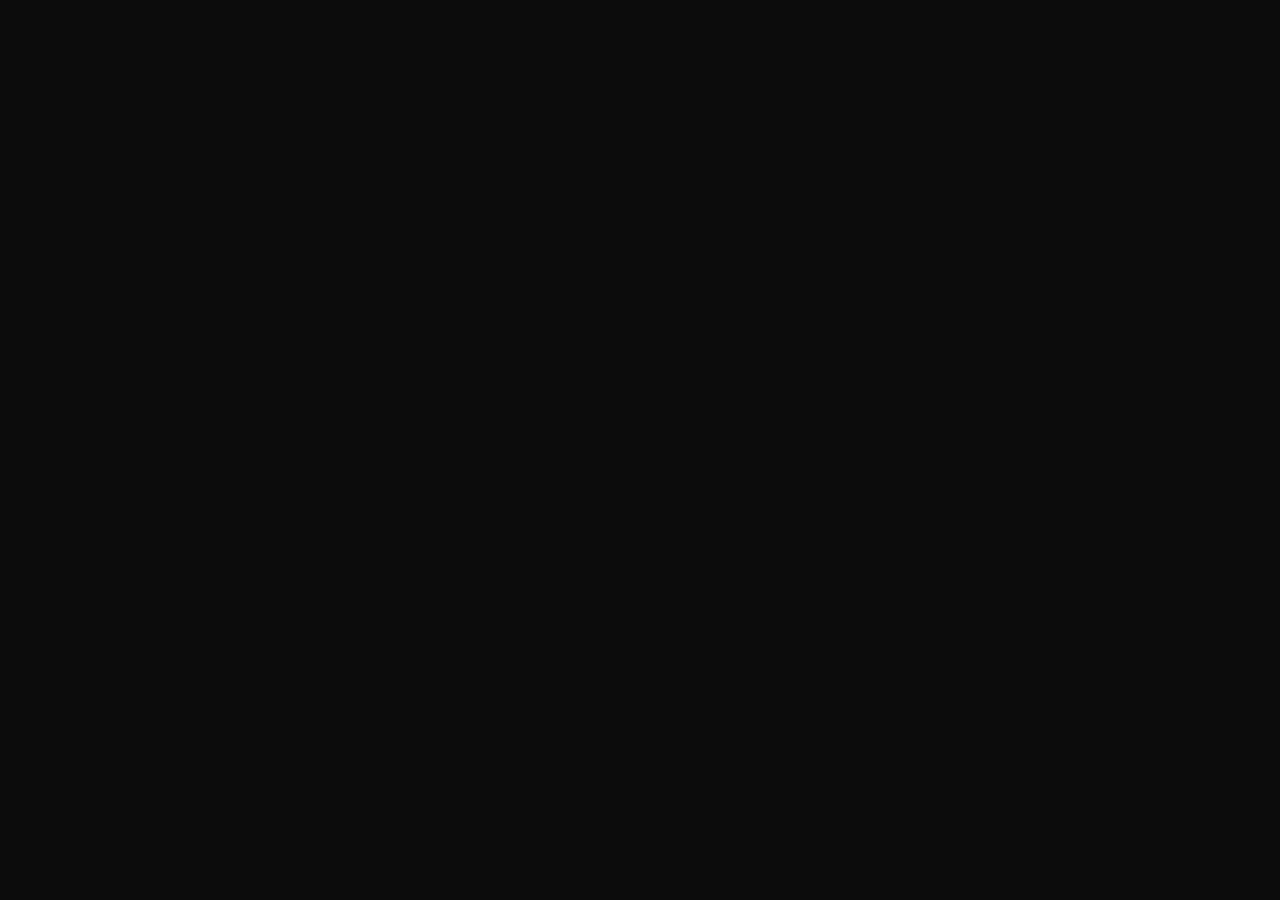
==== index.html @ 08d14413 "fix: rename home.html to index.html" ====
<!doctype html>
<html lang="en">
  <head>
    <meta charset="utf-8" />
    <meta name="viewport" content="width=device-width, initial-scale=1" />
    <title> Work In Progress... </title>
    <style>
      :root { --fg:#f5f5f5; --bg:#0c0c0c; --muted:#bdbdbd; --accent:#ff7a1a; }
      html,body { height:100%; }
      body { margin:0; background:var(--bg); color:var(--fg); font:16px/1.6 system-ui, Segoe UI, Roboto, Arial; }
      .wrap { max-width:900px; margin:0 auto; padding:72px 20px; }
      .pill { display:inline-block; padding:6px 10px; border:1px solid #272727; border-radius:999px; font-size:13px; color:var(--muted); }
      h1 { font-size:42px; margin:16px 0 8px; }
      p { color:var(--muted); max-width:70ch; }
      a { color:var(--accent); text-decoration:none; border-bottom:1px solid #ff7a1a33; }
      .grid { display:grid; gap:16px; grid-template-columns:repeat(auto-fit,minmax(240px,1fr)); margin-top:28px; }
      .card { border:1px solid #232323; border-radius:16px; padding:16px; background:#0f0f0f; }
    </style>
  </head>
</html>
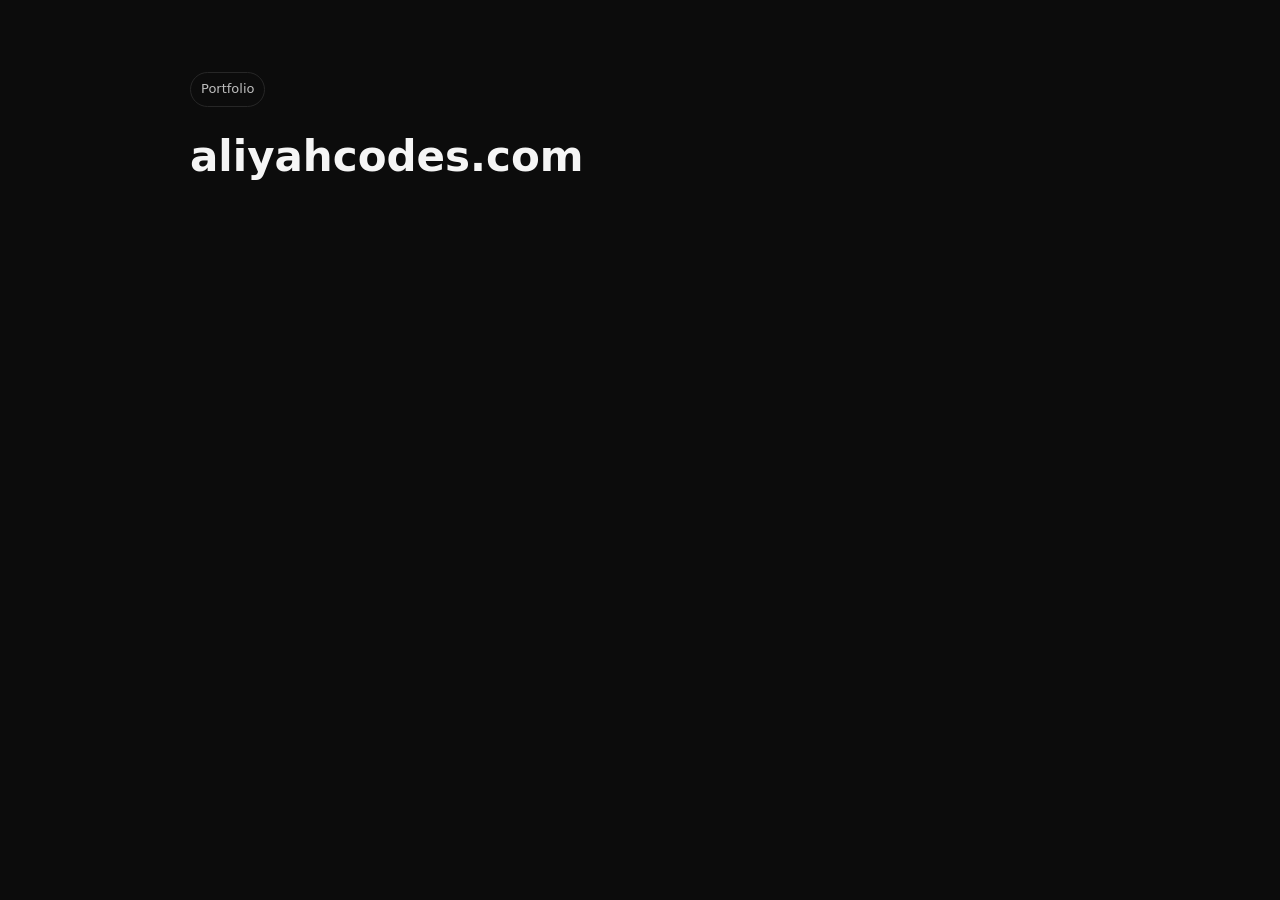
==== commit 0dad5499: "Update: index.html" ====
--- a/index.html
+++ b/index.html
@@ -17,4 +17,10 @@
       .card { border:1px solid #232323; border-radius:16px; padding:16px; background:#0f0f0f; }
     </style>
   </head>
+  <body>
+    <div class="wrap">
+      <span class="pill">Portfolio</span>
+      <p style="text-align:center;"><h1>aliyahcodes.com</h1></p>
+    </div>
+  </body>
 </html>
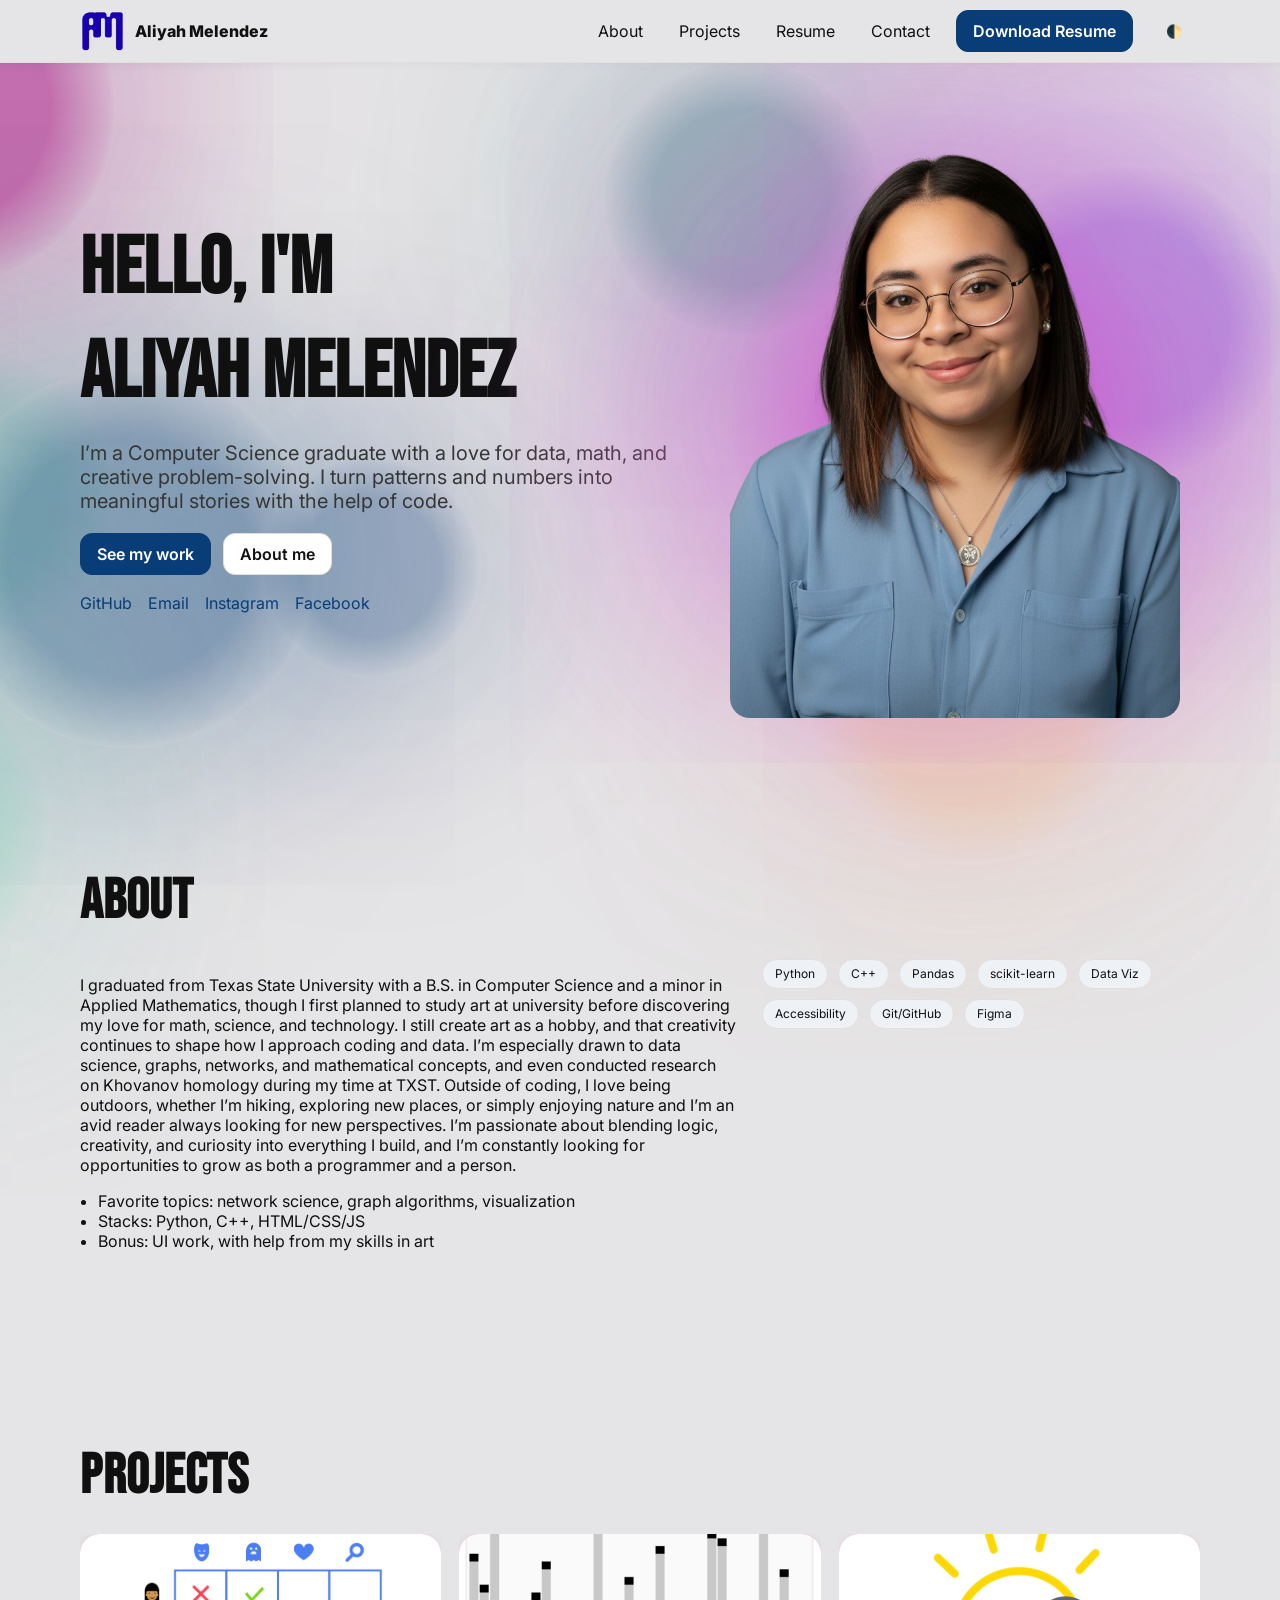
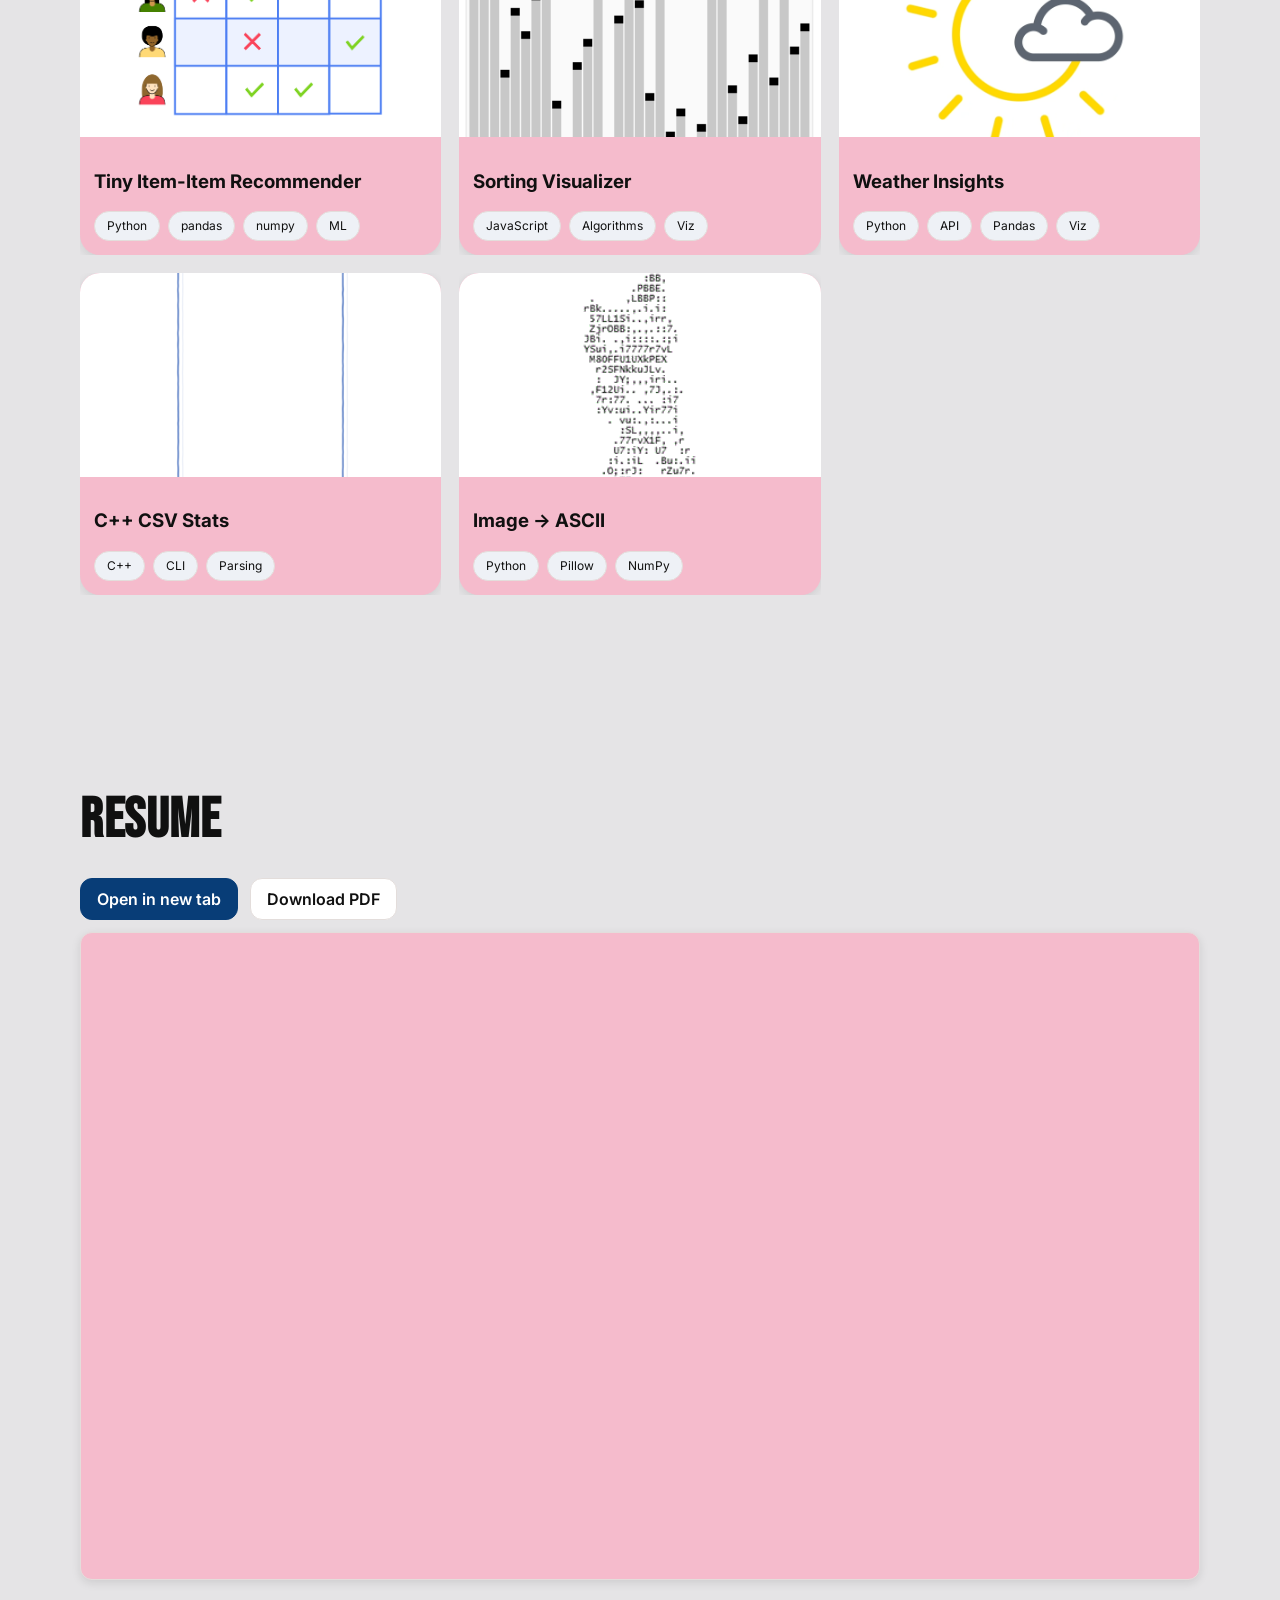
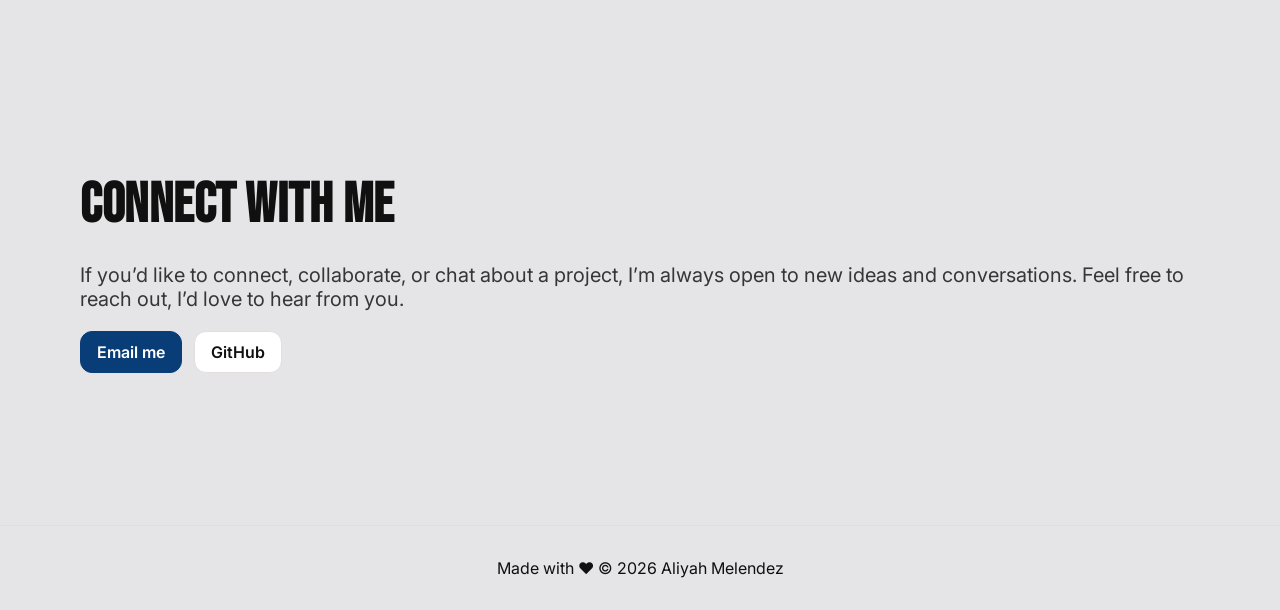
==== commit 984320f7: "refactor: new site structure (assets/scripts/styles), updated index.html, projects.json, resume ifra" ====
--- a/index.html
+++ b/index.html
@@ -1,26 +1,234 @@
 <!doctype html>
-<html lang="en">
-  <head>
-    <meta charset="utf-8" />
-    <meta name="viewport" content="width=device-width, initial-scale=1" />
-    <title> Work In Progress... </title>
-    <style>
-      :root { --fg:#f5f5f5; --bg:#0c0c0c; --muted:#bdbdbd; --accent:#ff7a1a; }
-      html,body { height:100%; }
-      body { margin:0; background:var(--bg); color:var(--fg); font:16px/1.6 system-ui, Segoe UI, Roboto, Arial; }
-      .wrap { max-width:900px; margin:0 auto; padding:72px 20px; }
-      .pill { display:inline-block; padding:6px 10px; border:1px solid #272727; border-radius:999px; font-size:13px; color:var(--muted); }
-      h1 { font-size:42px; margin:16px 0 8px; }
-      p { color:var(--muted); max-width:70ch; }
-      a { color:var(--accent); text-decoration:none; border-bottom:1px solid #ff7a1a33; }
-      .grid { display:grid; gap:16px; grid-template-columns:repeat(auto-fit,minmax(240px,1fr)); margin-top:28px; }
-      .card { border:1px solid #232323; border-radius:16px; padding:16px; background:#0f0f0f; }
-    </style>
-  </head>
-  <body>
-    <div class="wrap">
-      <span class="pill">Portfolio</span>
-      <p style="text-align:center;"><h1>aliyahcodes.com</h1></p>
+
+<html lang="en" data-theme="light">
+
+<head>
+  <meta charset="utf-8" />
+  <meta name="viewport" content="width=device-width, initial-scale=1" />
+  <title>Portfolio — Aliyah Melendez</title>
+  <meta name="description" content="Data + design portfolio of Aliyah Melendez. Projects, resume, and contact." />
+  <link rel="preconnect" href="https://fonts.googleapis.com">
+  <link rel="preconnect" href="https://fonts.gstatic.com" crossorigin>
+
+  <!-- Display + body fonts (swap later if you self-host) -->
+  <link href="https://fonts.googleapis.com/css2?family=Bebas+Neue&family=Inter:wght@400;600;800&display=swap" rel="stylesheet">
+  <link rel="stylesheet" href="styles/tokens.css">
+  <link rel="stylesheet" href="styles/main.css">
+  <link rel="stylesheet" href="styles/components.css">
+  <link rel="stylesheet" href="styles/animations.css">
+  <meta name="theme-color" content="#F6EFEE">
+
+  <!-- Favicons -->
+  <link rel="icon" href="assets/icons/favicon.svg" sizes="any" type="image/svg+xml">
+  <link rel="icon" href="assets/icons/favicon-32.png" sizes="32x32" type="image/png">
+  <link rel="apple-touch-icon" href="assets/icons/favicon-192.png">
+  <link rel="manifest" href="/site.webmanifest">
+
+  <!-- Open Graph / Social -->
+  <meta property="og:title" content="Aliyah Melendez — Data + Design Portfolio">
+  <meta property="og:description" content="I mix data, design, and math to build useful, beautiful things.">
+  <meta property="og:type" content="website">
+  <meta property="og:url" content="https://aliyahcodes.com/">
+  <meta property="og:image" content="https://aliyahcodes.com/assets/images/og-cover.svg">
+  <meta name="twitter:card" content="summary_large_image">
+
+  <!-- Analytics (Plausible) -->
+  <script defer data-domain="aliyahcodes.com" src="https://plausible.io/js/script.js"></script>
+</head>
+
+<body>
+  <!-- GLOBAL, FULL-BLEED ORB BACKGROUND (populated by JS) -->
+  <div id="bg-orbs" class="bg-orbs" aria-hidden="true"></div>
+    <!-- Positions use vw/vh so they aren’t tied to a boxed container -->
+    <!-- Smaller orbs; tweak positions later if you want -->
+
+    <!-- Near hero left (pink) -->
+    <span class="orb orb--pink"   style="--x: -5vw;  --y: 12vh; --size: 360px; --o:.75" data-speed="0.05"></span>
+
+    <!-- Drift above About center (teal, slightly smaller) -->
+    <span class="orb orb--teal"   style="--x: 58vw;  --y: 22vh; --size: 280px; --o:.65" data-speed="-0.02"></span>
+
+    <!-- Projects top-right (violet) -->
+    <span class="orb orb--violet" style="--x: 88vw;  --y: 36vh; --size: 320px; --o:.60" data-speed="0.03"></span>
+
+    <!-- Soft blue further down the page (under projects grid) -->
+    <span class="orb orb--blue"   style="--x: 10vw;  --y: 62vh; --size: 380px; --o:.55" data-speed="-0.02"></span>
+
+    <!-- Warm gold near resume (very soft) -->
+    <span class="orb orb--gold"   style="--x: 76vw;  --y: 78vh; --size: 320px; --o:.50" data-speed="0.02"></span>
+
+    <!-- Mint near contact (bottom-left) -->
+    <span class="orb orb--mint"   style="--x: -8vw;  --y: 92vh; --size: 300px; --o:.55" data-speed="0.03"></span>
+  </div>
+
+  <a class="skip-link" href="#main">Skip to content</a>
+
+  <!-- Header / Navbar -->
+  <header class="site-header" id="top">
+    <nav class="nav container" aria-label="Primary">
+      <a class="brand" href="#top">
+      <img src="assets/images/logo-light.png" alt="Aliyah Melendez logo" class="brand-logo" />
+      <span class="brand-text">Aliyah Melendez</span>
+      </a>
+
+      <button class="nav-toggle" aria-expanded="false" aria-controls="nav-menu">
+        <span class="sr-only">Open menu</span>
+        ☰
+      </button>
+
+      <div class="nav-menu" id="nav-menu">
+        <a href="#about" class="nav-link">About</a>
+        <a href="#projects" class="nav-link">Projects</a>
+        <a href="#resume" class="nav-link">Resume</a>
+        <a href="#contact" class="nav-link">Contact</a>
+        <a class="btn btn-primary" href="resume/Aliyah-Melendez-Resume.pdf" target="_blank" rel="noopener">Download Resume</a>
+        <!-- Theme toggle wired later -->
+        <button class="btn btn-ghost theme-toggle" type="button" aria-pressed="false" title="Toggle theme">🌓</button>
+      </div>
+    </nav>
+  </header>
+
+  <main id="main">
+
+    <!-- Hero -->
+    <section class="section hero container reveal">
+      <div class="hero-text">
+        <h1 class="display">Hello, I'm</h1>
+        <h1 class="display">Aliyah Melendez</h1>
+        <p class="lead">I’m a Computer Science graduate with a love for data, math, and creative problem-solving. I turn patterns and numbers into meaningful stories with the help of code.</p>
+        <div class="hero-ctas">
+          <a class="btn btn-primary" href="#projects">See my work</a>
+          <a class="btn btn-secondary" href="#about">About me</a>
+        </div>
+
+        <ul class="socials" aria-label="Social links">
+          <li><a href="https://github.com/aliyahscoding" target="_blank" rel="noopener">GitHub</a></li>
+          <li><a href="mailto:aliyahmelendez@proton.me">Email</a></li>
+          <li><a href="https://instagram.com/aliyah_melvill" target="_blank" rel="noopener">Instagram</a></li>
+          <li><a href="https://facebook.com/aliyah.melendez.98" target="_blank" rel="noopener">Facebook</a></li>
+        </ul>
+
+      </div>
+      <div class="hero-art">
+        <div class="hero-backdrop" aria-hidden="true"></div>
+        <img src="assets/images/hero-portrait.svg"
+            alt="Aliyah — creative developer and data enthusiast"
+            loading="eager" decoding="async">
+      </div>
+    </section>
+
+    <!-- About -->
+    <section class="section container reveal" id="about" data-bg="about">
+      <h2 class="section-title">About</h2>
+
+      <div class="about-grid">
+        <div class="about-copy">
+          <p>I graduated from Texas State University with a B.S. in Computer Science
+          and a minor in Applied Mathematics, though I first planned to study art at
+          university before discovering my love for math, science, and technology. I still create
+          art as a hobby, and that creativity continues to shape how I approach coding
+          and data. I’m especially drawn to data science, graphs, networks, and mathematical
+          concepts, and even conducted research on Khovanov homology during my time at TXST.
+          Outside of coding, I love being outdoors, whether I’m hiking, exploring new
+          places, or simply enjoying nature and I’m an avid reader always looking for
+          new perspectives. I’m passionate about blending logic, creativity, and curiosity
+          into everything I build, and I’m constantly looking for opportunities to grow as
+          both a programmer and a person.</p>
+          <ul class="bullets">
+            <li>Favorite topics: network science, graph algorithms, visualization</li>
+            <li>Stacks: Python, C++, HTML/CSS/JS</li>
+            <li>Bonus: UI work, with help from my skills in art</li>
+          </ul>
+        </div>
+        <div class="skills">
+          <span class="chip">Python</span>
+          <span class="chip">C++</span>
+          <span class="chip">Pandas</span>
+          <span class="chip">scikit-learn</span>
+          <span class="chip">Data Viz</span>
+          <span class="chip">Accessibility</span>
+          <span class="chip">Git/GitHub</span>
+          <span class="chip">Figma</span>
+        </div>
+      </div>
+    </section>
+
+    <!-- Projects -->
+    <section class="section container reveal" id="projects" data-bg="projects">
+      <h2 class="section-title">Projects</h2>
+
+      <div class="project-grid" id="project-grid" aria-live="polite">
+        <!-- Cards are injected from data/projects.json by scripts/cards.js -->
+        <!-- Fallback: one static example card so empty state isn’t sad -->
+        <article class="project-card nojs">
+          <div class="card-inner">
+            <div class="card-face card-front">
+              <img src="assets/images/project-1.webp" alt="Project thumbnail" loading="lazy">
+              <div class="card-meta">
+                <h3>Sample Project</h3>
+                <div class="tags"><span class="tag">Python</span><span class="tag">Data</span></div>
+              </div>
+            </div>
+            <div class="card-face card-back">
+              <p>Tiny item-item recommender. Cosine similarity. Clean, readable code.</p>
+              <div class="card-actions">
+                <a class="btn btn-primary btn-sm" href="#" target="_blank" rel="noopener">Repo</a>
+                <a class="btn btn-secondary btn-sm" href="#" target="_blank" rel="noopener">Demo</a>
+              </div>
+            </div>
+          </div>
+        </article>
+      </div>
+    </section>
+
+    <!-- Resume -->
+    <section class="section container reveal" id="resume" data-bg="resume">
+      <h2 class="section-title">Resume</h2>
+
+      <div class="resume-actions">
+        <a class="btn btn-primary" href="resume/Aliyah-Melendez-Resume.pdf" target="_blank" rel="noopener">Open in new tab</a>
+        <a class="btn btn-secondary" href="resume/Aliyah-Melendez-Resume.pdf" download>Download PDF</a>
+      </div>
+
+      <div class="resume-frame" role="region" aria-label="Embedded resume preview">
+        <!-- Prefer iframe; most modern browsers support this -->
+        <iframe
+          src="resume/Aliyah-Melendez-Resume.pdf#view=FitH&toolbar=1&statusbar=0&navpanes=0"
+          title="Aliyah Melendez Resume"
+          loading="lazy"></iframe>
+
+        <!-- Fallback message for browsers that block inline PDFs -->
+        <div class="resume-fallback">
+          <p>Your browser can’t display the PDF here. You can
+            <a href="resume/Aliyah-Melendez-Resume.pdf" target="_blank" rel="noopener">open it in a new tab</a>
+            or download it instead.</p>
+        </div>
+      </div>
+    </section>
+
+    <!-- Contact -->
+    <section class="section container reveal" id="contact" data-bg="contact">
+      <h2 class="section-title">Connect With Me</h2>
+
+      <p class="lead">If you’d like to connect, collaborate, or chat about a project, I’m always open to new ideas and conversations. Feel free to reach out, I’d love to hear from you.</p>
+      <div class="contact-actions">
+        <a class="btn btn-primary" href="mailto:aliyah@example.com">Email me</a>
+        <a class="btn btn-secondary" href="https://github.com/aliyahscoding" target="_blank" rel="noopener">GitHub</a>
+      </div>
+    </section>
+
+  </main>
+
+  <footer class="site-footer">
+    <div class="container footer-grid">
+      <p>Made with &#x2665 © <span id="year"></span> Aliyah Melendez</p>
+      <a href="#" class="back-to-top" aria-label="Back to top">↑</a>
     </div>
-  </body>
-</html>+  </footer>
+
+  <script src="scripts/theme.js" defer></script>
+  <script src="scripts/reveal.js" defer></script>
+  <script src="scripts/cards.js" defer></script>
+  <script src="scripts/app.js" defer></script>
+</body>
+</html>
--- a/styles/tokens.css
+++ b/styles/tokens.css
@@ -0,0 +1,73 @@
+:root {
+  /* Elevation */
+  --shadow-1: 0 4px 16px rgba(8, 61, 119, 0.08);
+  --shadow-2: 0 10px 28px rgba(8, 61, 119, 0.16);
+
+  /* Typography */
+  --font-display: "Bebas Neue", system-ui, sans-serif;
+  --font-body: Inter, system-ui, -apple-system, "Segoe UI", Roboto, sans-serif;
+
+  /* Sizing */
+  --maxw: 1120px;
+  --radius-1: 12px;
+  --radius-2: 20px;
+
+  /* Motion */
+  --ease: cubic-bezier(.22,.61,.36,1);
+  --fast: 160ms;
+  --norm: 240ms;
+  --slow: 360ms;
+
+  --white: #ffffff;
+  --on-white: #101010; /* readable text on white buttons in dark mode */
+  --on-primary: #ffffff; /* text on blue buttons */
+}
+
+/* Light theme (default) */
+:root[data-theme="light"] {
+  --bg: #e5e4e6;          /* Snow */
+  --surface: #f5bbcc;
+  --text: #101010;
+  --text-muted: #363636;
+  --primary: #083D77;     /* Yale Blue */
+  --secondary: #358280;   /* Teal */
+  --accent-1: #D45ECE;    /* Orchid */
+  --accent-2: #AC2087;    /* Fandango */
+  --border: #E3DDDB;
+}
+
+/* Dark theme */
+:root[data-theme="dark"] {
+  --bg: #0F1422;          /* deep blue-black */
+  --surface: #121a2b;
+  --text: #EAF0FF;
+  --text-muted: #C6CCE0;
+  --primary: #5C7CFF;     /* brighter Yale Blue for contrast */
+  --secondary: #5DA9A4;   /* lightened Teal */
+  --accent-1: #E384E3;    /* Orchid-ish */
+  --accent-2: #FF6AC1;    /* Fandango-ish */
+  --border: #1f2840;
+
+  /* slightly deeper shadows so elevation still reads */
+  --shadow-1: 0 4px 16px rgba(0,0,0,.35);
+  --shadow-2: 0 12px 32px rgba(0,0,0,.5);
+}
+
+/* Apply theme variables */
+html, body { background: var(--bg); color: var(--text); font-family: var(--font-body); }
+
+:root[data-theme="light"] {
+  /* ...existing vars... */
+  --shadow-0: 0 0 0 rgba(0,0,0,0);
+  --shadow-1: 0 3px 10px rgba(0,0,0,.10);
+  --shadow-2: 0 6px 20px rgba(0,0,0,.12);
+  --shadow-3: 0 10px 30px rgba(0,0,0,.18);  /* hover depth */
+}
+
+:root[data-theme="dark"] {
+  /* ...existing vars... */
+  --shadow-0: 0 0 0 rgba(0,0,0,0);
+  --shadow-1: 0 3px 10px rgba(0,0,0,.30);
+  --shadow-2: 0 6px 22px rgba(0,0,0,.38);
+  --shadow-3: 0 12px 36px rgba(0,0,0,.55);  /* stronger for dark bg */
+}
--- a/styles/main.css
+++ b/styles/main.css
@@ -0,0 +1,431 @@
+main::before {
+  content:""; position: fixed; inset: 0 0 auto 0; height: 24vh; pointer-events:none;
+  background: radial-gradient(60% 80% at 80% -10%, rgba(172,32,135,.10), transparent 70%),
+              radial-gradient(60% 80% at 10% -20%, rgba(8,61,119,.10), transparent 70%);
+  z-index: 0;
+}
+
+/* Base */
+* { box-sizing: border-box; }
+html { scroll-behavior: smooth; }
+body { margin: 0; }
+img { max-width: 100%; display: block; }
+a { color: var(--primary); text-decoration: none; }
+a:focus-visible, button:focus-visible { outline: 3px solid var(--accent); outline-offset: 2px; }
+.sr-only { position: absolute; width: 1px; height: 1px; clip: rect(0 0 0 0); overflow: hidden; white-space: nowrap; }
+.skip-link { position: absolute; left: -999px; top: 0; background: var(--accent); color: #fff; padding: 8px 12px; z-index: 10; }
+.skip-link:focus { left: 8px; }
+
+.container { max-width: var(--maxw); margin: 0 auto; padding: 0 24px; }
+.section { padding: clamp(56px, 8vw, 96px) 0; }
+.section-title { font-family: var(--font-display); font-size: clamp(28px, 6vw, 56px); letter-spacing: .5px; margin: 0 0 24px; }
+
+/* Header */
+.site-header { position: sticky; top: 0; z-index: 20; background: var(--bg); /* solid, theme-aware */ border-bottom: 1px solid var(--border); box-shadow: 0 2px 8px rgba(0,0,0,.04); }
+.nav { display: flex; align-items: center; justify-content: space-between; gap: 12px; padding: 10px 0; }
+.nav-link { padding: 8px 10px; border-radius: 8px; color: var(--text); }
+.nav-link:hover { background: rgba(0,0,0,.04); }
+@media (prefers-color-scheme: dark) {
+  :root[data-theme="dark"] .nav-link:hover { background: rgba(255,255,255,.06); }
+}
+
+.brand { display: flex; align-items: center; gap: 10px; font-weight: 800; color: var(--text); }
+.brand-logo { height: 40px; width: auto; display: block; }
+@media (max-width: 600px) { .brand-logo { height: 32px; } }
+.brand-mark { background: var(--primary); color: #fff; padding: 6px 10px; border-radius: 8px; font-weight: 700; }
+.nav-menu { display: flex; gap: 16px; align-items: center; }
+.nav-link { padding: 8px 10px; border-radius: 8px; color: var(--text); }
+.nav-link:hover { background: #EEF1F6; }
+.nav-toggle { display: none; }
+
+/* Base button */
+.btn {
+  display: inline-flex;
+  align-items: center;
+  justify-content: center;
+  gap: 8px;
+  padding: 10px 16px;
+  border-radius: var(--radius-1);
+  border: 1px solid var(--border);
+  font-weight: 600;
+  transition: background var(--fast) var(--ease),
+              color var(--fast) var(--ease),
+              border-color var(--fast) var(--ease),
+              box-shadow var(--fast) var(--ease),
+              transform var(--fast) var(--ease);
+  text-decoration: none;
+  cursor: pointer;
+}
+.btn:hover { transform: translateY(-1px); box-shadow: var(--shadow-1); }
+.btn-sm   { padding: 8px 12px; font-size: 14px; }
+
+/* -------- LIGHT THEME -------- */
+:root[data-theme="light"] .btn-primary {
+  background: var(--primary);
+  color: var(--on-primary);               /* white text on blue */
+  border-color: var(--primary);
+}
+:root[data-theme="light"] .btn-primary:hover {
+  background: var(--white);               /* blue -> white on hover */
+  color: var(--text);                     /* readable on white */
+  border-color: var(--primary);
+}
+
+:root[data-theme="light"] .btn-secondary {
+  background: var(--white);               /* white button */
+  color: var(--text);                     /* dark text */
+  border-color: var(--border);
+}
+:root[data-theme="light"] .btn-secondary:hover {
+  background: var(--primary);             /* white -> blue on hover */
+  color: var(--on-primary);               /* white text on blue */
+  border-color: var(--primary);
+}
+
+:root[data-theme="light"] .btn-ghost {
+  background: transparent;
+  color: var(--text);
+  border-color: transparent;
+}
+:root[data-theme="light"] .btn-ghost:hover {
+  background: var(--primary);
+  color: var(--on-primary);
+  border-color: var(--primary);
+}
+
+/* -------- DARK THEME -------- */
+:root[data-theme="dark"] .btn-primary {
+  background: var(--primary);             /* stays blue by default */
+  color: var(--on-primary);               /* white text */
+  border-color: var(--primary);
+}
+:root[data-theme="dark"] .btn-primary:hover {
+  background: var(--white);               /* blue -> white on hover */
+  color: var(--on-white);                 /* dark text for contrast */
+  border-color: var(--white);
+}
+
+:root[data-theme="dark"] .btn-secondary {
+  background: var(--white);               /* white button in dark mode */
+  color: var(--on-white);                 /* dark text so it's visible */
+  border-color: var(--white);
+}
+:root[data-theme="dark"] .btn-secondary:hover {
+  background: var(--primary);             /* white -> blue on hover */
+  color: var(--on-primary);               /* white text on blue */
+  border-color: var(--primary);
+}
+
+:root[data-theme="dark"] .btn-ghost {
+  background: transparent;
+  color: var(--text);                      /* light text on dark bg */
+  border-color: transparent;
+}
+:root[data-theme="dark"] .btn-ghost:hover {
+  background: var(--primary);
+  color: var(--on-primary);
+  border-color: var(--primary);
+}
+
+/* Focus ring stays visible in both themes */
+a:focus-visible, button:focus-visible {
+  outline: 3px solid var(--accent-1);
+  outline-offset: 2px;
+}
+
+.btn-primary { background: var(--primary); color: #fff; border-color: transparent; }
+.btn-secondary { background: #EEF1F6; color: var(--text); }
+.btn-ghost { background: transparent; }
+
+.display { font-family: var(--font-display); font-size: clamp(36px, 8vw, 80px); margin: 0 0 8px; }
+.lead { font-size: clamp(16px, 2.5vw, 20px); color: var(--text-muted); }
+
+.hero {
+  display: grid;
+  grid-template-columns: 1.1fr .9fr;
+  gap: 32px;
+  align-items: center;
+  /* Reduce empty space below the header */
+  padding-top: clamp(40px, 6vh, 80px);
+  padding-bottom: clamp(40px, 6vh, 80px);
+}
+
+@media (max-width: 700px) {
+  /* on phones, keep some breathing room */
+  .hero {
+    padding-top: 56px;
+  }
+}
+
+.hero-ctas { display: flex; gap: 12px; margin: 18px 0; }
+.socials { display: flex; gap: 16px; padding: 0; list-style: none; margin: 16px 0 0; }
+
+/* container */
+.hero-art {
+  position: relative;
+  display: grid;
+  place-items: center;
+  isolation: isolate;     /* keeps backdrop behind */
+  overflow: visible;       /* don't clip the glow */
+}
+
+/* the actual circle + glow */
+.hero-backdrop {
+  position: absolute;
+  left: 50%;
+  top: 50%;
+  transform: translate(-50%, -50%);
+  width: clamp(320px, 50vmin, 620px);
+  height: clamp(320px, 50vmin, 620px);
+  border-radius: 50%;
+  z-index: 0;
+  pointer-events: none;
+  transition: background 0.3s ease, box-shadow 0.3s ease;
+}
+
+/* LIGHT MODE — strong magenta-pink with a soft glow */
+:root[data-theme="light"] .hero-backdrop {
+  background:
+    radial-gradient(circle at 50% 50%,
+      rgba(212, 94, 206, 0.9) 0%,
+      rgba(212, 94, 206, 0.7) 40%,
+      rgba(212, 94, 206, 0.4) 70%,
+      transparent 80%);
+  box-shadow:
+    0 0 180px 70px rgba(212, 94, 206, 0.35),
+    0 0 320px 140px rgba(212, 94, 206, 0.25);
+}
+
+/* DARK MODE — brighter orchid and wider radius */
+:root[data-theme="dark"] .hero-backdrop {
+  background:
+    radial-gradient(circle at 50% 50%,
+      rgba(172, 32, 135, 0.85) 0%,
+      rgba(172, 32, 135, 0.6) 40%,
+      rgba(172, 32, 135, 0.35) 70%,
+      transparent 80%);
+  box-shadow:
+    0 0 160px 60px rgba(172, 32, 135, 0.35),
+    0 0 280px 120px rgba(172, 32, 135, 0.25);
+}
+
+.hero-art img {
+  position: relative;
+  z-index: 1;
+  display: block;
+  border: 0;
+  outline: 0;
+  border-radius: var(--radius-2);
+  box-shadow: none;
+  max-width: min(92%, 600px);  /* keeps some halo visible around the image */
+}
+
+@media (max-width: 600px) {
+  .hero-backdrop {
+    width: clamp(220px, 64vw, 420px);
+    height: clamp(220px, 64vw, 420px);
+  }
+}
+
+/* About */
+.about-grid { display: grid; grid-template-columns: 1.2fr .8fr; gap: 24px; align-items: start; }
+.bullets { margin: 12px 0 0; padding-left: 18px; }
+.skills { display: flex; flex-wrap: wrap; gap: 10px; padding-right: 24px; }
+@media (max-width: 700px) {
+  .orb { --o: .55; }             /* all orbs a bit softer on phones */
+  .orb-layer .orb:nth-child(n+3) { display: none; }  /* keep at most 2 per section */
+}
+.chip { padding: 8px 12px; background: #EEF1F6; border-radius: 999px; font-size: 14px; }
+
+/* Projects */
+.project-grid { display: grid; grid-template-columns: repeat(3, 1fr); gap: 18px; }
+.project-card { perspective: 1000px; }
+.project-card .card-inner { position: relative; border-radius: var(--radius-2); box-shadow: var(--shadow-1); transform-style: preserve-3d; transition: transform var(--norm) var(--ease), box-shadow var(--norm) var(--ease); background: var(--surface); }
+.project-card:hover .card-inner { transform: translateY(-4px); box-shadow: var(--shadow-4); }
+.card-face { position: relative; border-radius: var(--radius-2); backface-visibility: hidden; overflow: hidden; }
+.card-media { position: relative; aspect-ratio: 16 / 9; overflow: hidden; background: var(--surface); }
+.card-media img, .card-media video { position: absolute; inset: 0; width: 100%; height: 100%; object-fit: cover;   /* crops to fill the frame */ }
+
+.card-meta { padding: 14px; }
+.card-back { position: absolute; inset: 0; padding: 16px; transform: rotateY(180deg); display: grid; align-content: space-between; }
+.project-card.flipped .card-inner { transform: rotateY(180deg); }
+.tags { display: flex; gap: 8px; margin-top: 8px; }
+.tag { background: #EEF1F6; padding: 6px 8px; border-radius: 999px; font-size: 12px; }
+.card-actions { display: flex; gap: 10px; }
+
+/* Resume */
+.resume-wrap { display: grid; grid-template-columns: 1fr auto; gap: 20px; align-items: start; }
+.resume-thumb { width: min(520px, 100%); border-radius: var(--radius-1); box-shadow: var(--shadow-1); }
+.resume-actions { display: flex; gap: 12px; margin-bottom: 12px; flex-wrap: wrap; }
+.resume-frame { position: relative; background: var(--surface); border: 1px solid var(--border); border-radius: var(--radius-1); box-shadow: var(--shadow-1); overflow: hidden; /* Responsive height that feels right on laptop & phone */ height: clamp(420px, 72vh, 960px); }
+.resume-frame iframe { width: 100%; height: 100%; border: 0; display: block; }
+/* Hidden until needed; JS-free fallback */
+.resume-fallback { display: none; padding: 16px; }
+.resume-frame iframe:where([src=""], [src="about:blank"]) + .resume-fallback { display: block; }
+
+/* Contact + Footer */
+.contact-actions { display: flex; gap: 12px; flex-wrap: wrap; }
+.site-footer { margin-top: 56px; border-top: 1px solid var(--border); }
+.footer-grid { display: flex; flex-direction: column; justify-content: center; align-items: center; padding: 16px 0; }
+
+.back-to-top {
+  position: fixed;
+  bottom: 28px;
+  right: 28px;
+  width: 48px;
+  height: 48px;
+  display: grid;
+  place-items: center;
+  border-radius: 50%;
+  background: var(--primary);
+  color: var(--on-primary);
+  font-size: 24px;
+  cursor: pointer;
+  box-shadow: 0 4px 10px rgba(0,0,0,0.2);
+  opacity: 0;
+  transform: translateY(20px);
+  pointer-events: none;
+  transition: opacity 0.3s var(--ease), transform 0.3s var(--ease);
+  z-index: 50;
+}
+
+.back-to-top.show {
+  opacity: 1;
+  transform: translateY(0);
+  pointer-events: auto;
+}
+
+/* Hover invert behavior */
+:root[data-theme="light"] .back-to-top:hover {
+  background: var(--white);
+  color: var(--primary);
+}
+
+:root[data-theme="dark"] .back-to-top:hover {
+  background: var(--white);
+  color: var(--primary);
+}
+
+/* ===== Orbs (soft gradient circles) ===== */
+/* Sections create their own stacking context and clip their orbs */
+
+.orb {
+  position: absolute;
+  left: var(--x, 50%); top: var(--y, 50%);
+  translate: -50% -50%;
+  width: var(--size, 520px);
+  height: var(--size, 520px);
+  border-radius: 50%;
+  filter: blur(.2px);
+  will-change: transform;
+  /* default gradient; color variants override these vars */
+  --c1: #AC2087; /* pink light */
+  --c2: rgba(172,32,135,0);
+  background:
+    radial-gradient(circle at 50% 50%, var(--c1) 0%, var(--c1) 45%, var(--c2) 70%, transparent 78%);
+  box-shadow:
+    0 0 160px 60px color-mix(in srgb, var(--c1) 35%, transparent),
+    0 0 300px 120px color-mix(in srgb, var(--c1) 25%, transparent);
+  transition:
+    opacity 500ms var(--ease, cubic-bezier(.2,.7,.2,1))
+    transform 600ms var(--ease, cubic-bezier(.2,.7,.2,1));
+  opacity: var(--o, .7);
+}
+
+.orb[data-state="out"] { opacity: 0; }
+
+/* Color tokens (light mode) */
+:root[data-theme="light"] .orb--pink  { --c1: rgba(172,32,135,.85); --c2: rgba(172,32,135,.35); }
+:root[data-theme="light"] .orb--blue  { --c1: rgba(8,61,119,.70);   --c2: rgba(8,61,119,.30); }
+:root[data-theme="light"] .orb--teal  { --c1: rgba(53,130,128,.70);  --c2: rgba(53,130,128,.30); }
+:root[data-theme="light"] .orb--violet{ --c1: rgba(109,62,217,.70);  --c2: rgba(109,62,217,.30); }
+:root[data-theme="light"] .orb--gold  { --c1: rgba(255,186,73,.55);  --c2: rgba(255,186,73,.25); }
+:root[data-theme="light"] .orb--mint  { --c1: rgba(92,199,163,.60);  --c2: rgba(92,199,163,.28); }
+
+/* Color tokens (dark mode) — brighter core for contrast */
+:root[data-theme="dark"]  .orb--pink  { --c1: rgba(212,94,206,.95);  --c2: rgba(212,94,206,.45); }
+:root[data-theme="dark"]  .orb--blue  { --c1: rgba(92,124,255,.90);  --c2: rgba(92,124,255,.40); }
+:root[data-theme="dark"]  .orb--teal  { --c1: rgba(93,169,164,.90);  --c2: rgba(93,169,164,.40); }
+:root[data-theme="dark"]  .orb--violet{ --c1: rgba(166,135,255,.90); --c2: rgba(166,135,255,.40); }
+:root[data-theme="dark"]  .orb--gold  { --c1: rgba(255,214,102,.75); --c2: rgba(255,214,102,.35); }
+:root[data-theme="dark"]  .orb--mint  { --c1: rgba(132,235,198,.85); --c2: rgba(132,235,198,.38); }
+
+/* ===== GLOBAL FULL-BLEED ORB BACKGROUND ===== */
+
+/* Fixed, full-bleed layer behind everything */
+.bg-orbs {
+  position: fixed;
+  /* extend beyond edges so nothing looks "cut off" */
+  inset: -15vh -15vw;
+  z-index: -2;
+  pointer-events: none;
+}
+
+/* Make sure page content sits above it */
+body, main, .section, .site-header { position: relative; z-index: 0; }
+.site-header { z-index: 10; } /* header above background */
+
+.orb {
+  position: absolute;
+  /* support viewport-pos custom properties */
+  left: var(--x, 50%);
+  top: var(--y, 50%);
+  translate: -50% -50%;
+  width: var(--size, 360px);
+  height: var(--size, 360px);
+  border-radius: 50%;
+  opacity: var(--o, .7);
+  filter: blur(.25px);
+  will-change: transform;
+  /* default gradient; color variants below override via CSS vars */
+  --c1: rgba(172,32,135,.75);
+  --c2: rgba(172,32,135,.30);
+  background:
+    radial-gradient(circle at 50% 50%,
+      var(--c1) 0%,
+      var(--c1) 45%,
+      var(--c2) 68%,
+      transparent 78%);
+  box-shadow:
+    0 0 140px 50px color-mix(in srgb, var(--c1) 30%, transparent),
+    0 0 260px 110px color-mix(in srgb, var(--c1) 20%, transparent);
+}
+
+/* Color tokens (light) */
+:root[data-theme="light"] .orb--pink   { --c1: rgba(172,32,135,.80); --c2: rgba(172,32,135,.34); }
+:root[data-theme="light"] .orb--blue   { --c1: rgba(  8,61,119,.70);  --c2: rgba(  8,61,119,.28); }
+:root[data-theme="light"] .orb--teal   { --c1: rgba( 53,130,128,.70); --c2: rgba( 53,130,128,.28); }
+:root[data-theme="light"] .orb--violet { --c1: rgba(109, 62,217,.70); --c2: rgba(109, 62,217,.28); }
+:root[data-theme="light"] .orb--gold   { --c1: rgba(255,186, 73,.52); --c2: rgba(255,186, 73,.22); }
+:root[data-theme="light"] .orb--mint   { --c1: rgba( 92,199,163,.58); --c2: rgba( 92,199,163,.26); }
+
+/* Color tokens (dark) — brighter cores */
+:root[data-theme="dark"]  .orb--pink   { --c1: rgba(212, 94,206,.92); --c2: rgba(212, 94,206,.42); }
+:root[data-theme="dark"]  .orb--blue   { --c1: rgba( 92,124,255,.90); --c2: rgba( 92,124,255,.40); }
+:root[data-theme="dark"]  .orb--teal   { --c1: rgba( 93,169,164,.90); --c2: rgba( 93,169,164,.40); }
+:root[data-theme="dark"]  .orb--violet { --c1: rgba(166,135,255,.92); --c2: rgba(166,135,255,.42); }
+:root[data-theme="dark"]  .orb--gold   { --c1: rgba(255,214,102,.75); --c2: rgba(255,214,102,.35); }
+:root[data-theme="dark"]  .orb--mint   { --c1: rgba(132,235,198,.85); --c2: rgba(132,235,198,.38); }
+
+/* Mobile: reduce intensity so text always wins */
+@media (max-width: 700px) {
+  .orb { --o: .45; }
+}
+
+/* Mobile sanity: hide background orbs if they collide with content */
+@media (max-width: 700px) {
+  .orb-layer .orb:nth-child(n+3) { display: none; } /* keep at most 2 */
+}
+
+/* Responsive */
+@media (max-width: 900px) {
+  .hero { grid-template-columns: 1fr; }
+  .about-grid { grid-template-columns: 1fr; }
+  .project-grid { grid-template-columns: repeat(2, 1fr); }
+  .nav-toggle { display: inline-flex; }
+  .nav-menu { position: fixed; inset: 56px 0 auto 0; background: var(--bg); transform: translateY(-8px); padding: 12px 24px; gap: 12px; display: none; flex-direction: column; border-bottom: 1px solid var(--border); }
+  .nav-menu.open { display: flex; }
+}
+@media (max-width: 600px) {
+  .project-grid { grid-template-columns: 1fr; }
+}
--- a/styles/components.css
+++ b/styles/components.css
@@ -0,0 +1,92 @@
+/* Small shared components and states */
+.nojs .card-back { display: none; } /* Fallback if JS is off */
+
+/* Theme-aware scrolled state */
+.nav.scrolled {
+  background: var(--bg);                       /* same color as theme background */
+  border-bottom: 1px solid var(--border);
+  box-shadow: 0 2px 8px rgba(0,0,0,.06);
+}
+
+.reveal { opacity: 0; transform: translateY(16px); }
+.reveal.visible { opacity: 1; transform: none; transition: opacity var(--slow) var(--ease), transform var(--slow) var(--ease); }
+
+/* ---------- CHIP & TAG THEMING ---------- */
+:root[data-theme="light"] .chip,
+:root[data-theme="light"] .tag {
+  background: #EEF1F6;                 /* soft light */
+  color: var(--text);
+  border: 1px solid var(--border);
+}
+
+:root[data-theme="dark"] .chip,
+:root[data-theme="dark"] .tag {
+  background: rgba(255, 255, 255, 0.10); /* subtle translucent pill */
+  color: var(--text);                    /* light text */
+  border: 1px solid rgba(255, 255, 255, 0.18);
+}
+
+.chip, .tag {
+  display: inline-flex;
+  align-items: center;
+  gap: 6px;
+  padding: 8px 12px;
+  border-radius: 999px;
+  font-size: 12px;
+  line-height: 1;
+  transition: background var(--fast) var(--ease), border-color var(--fast) var(--ease);
+}
+
+.chip:hover, .tag:hover {
+  border-color: var(--primary);
+  background: color-mix(in srgb, var(--primary) 10%, transparent); /* if unsupported, no problem */
+}
+
+/* ---------- CARDS (base + hover) ---------- */
+.card {
+  background: var(--surface-2, #fff);
+  color: var(--text);
+  border-radius: var(--radius-3, 16px);
+  box-shadow: var(--shadow-1);
+  transition:
+    transform var(--fast, 180ms) var(--ease, cubic-bezier(.2,.7,.2,1)),
+    box-shadow var(--fast, 180ms) var(--ease, cubic-bezier(.2,.7,.2,1)),
+    background var(--fast, 180ms) var(--ease, cubic-bezier(.2,.7,.2,1));
+  will-change: transform, box-shadow;
+}
+
+.card:hover {
+  transform: translateY(-6px);
+  box-shadow: var(--shadow-3);
+}
+
+/* project-specific card container (optional, if you use it) */
+.project-card { position: relative; overflow: hidden; }
+
+/* media area: give it a tiny lift and extra shadow on hover */
+.project-card .card-media {
+  transition: transform 180ms var(--ease, cubic-bezier(.2,.7,.2,1)),
+              box-shadow 180ms var(--ease, cubic-bezier(.2,.7,.2,1));
+}
+.project-card:hover .card-media {
+  transform: translateY(-2px);
+  box-shadow: 0 12px 50px rgba(8,61,119,.18);
+}
+:root[data-theme="dark"] .project-card:hover .card-media {
+  box-shadow: 0 12px 50px rgba(92,124,255,.25);
+}
+
+/* focus-visible so keyboard users aren’t punished */
+.card:focus-within,
+.card:focus-visible {
+  outline: 3px solid color-mix(in srgb, var(--primary) 50%, transparent);
+  outline-offset: 2px;
+}
+
+/* motion-sensitive users */
+@media (prefers-reduced-motion: reduce) {
+  .card, .project-card .card-media {
+    transition: none !important;
+    transform: none !important;
+  }
+}
--- a/styles/animations.css
+++ b/styles/animations.css
@@ -0,0 +1,3 @@
+@media (prefers-reduced-motion: reduce) {
+  * { animation-duration: 0.001ms !important; animation-iteration-count: 1 !important; transition-duration: 0.001ms !important; scroll-behavior: auto !important; }
+}
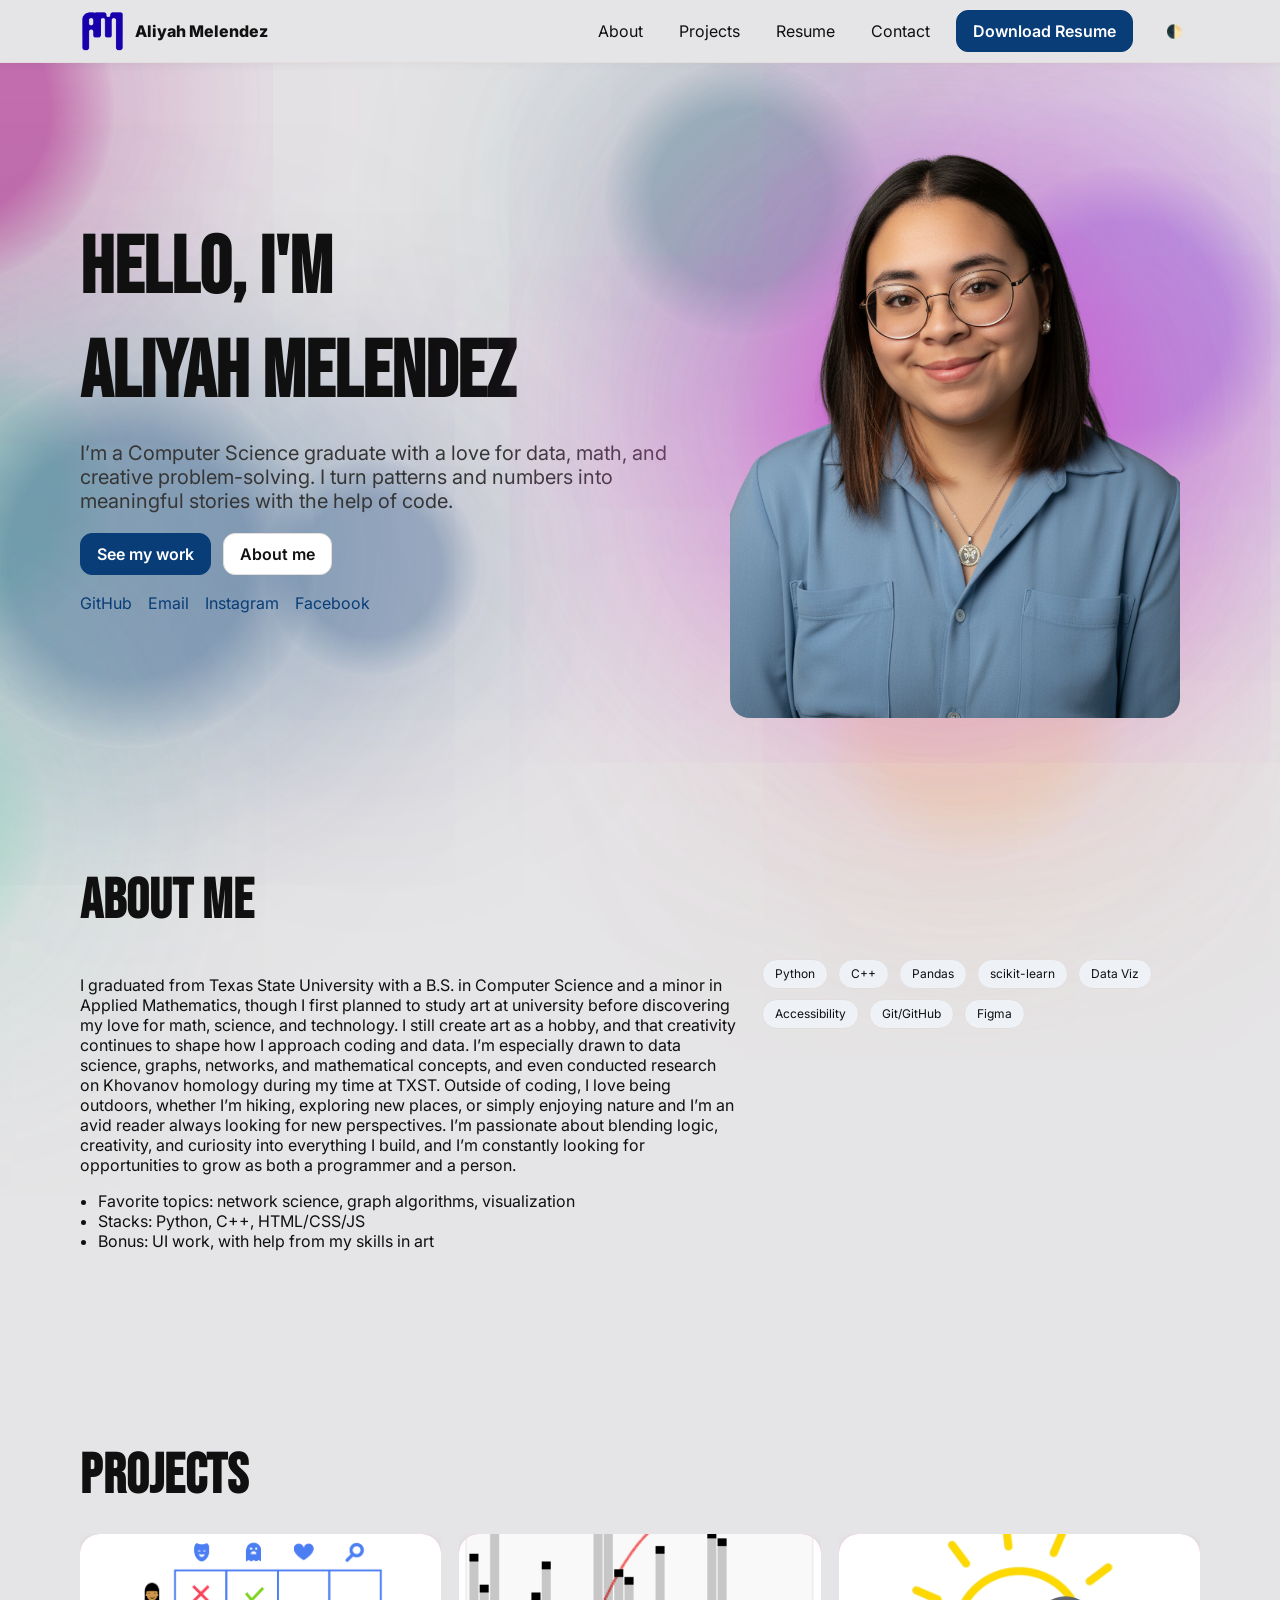
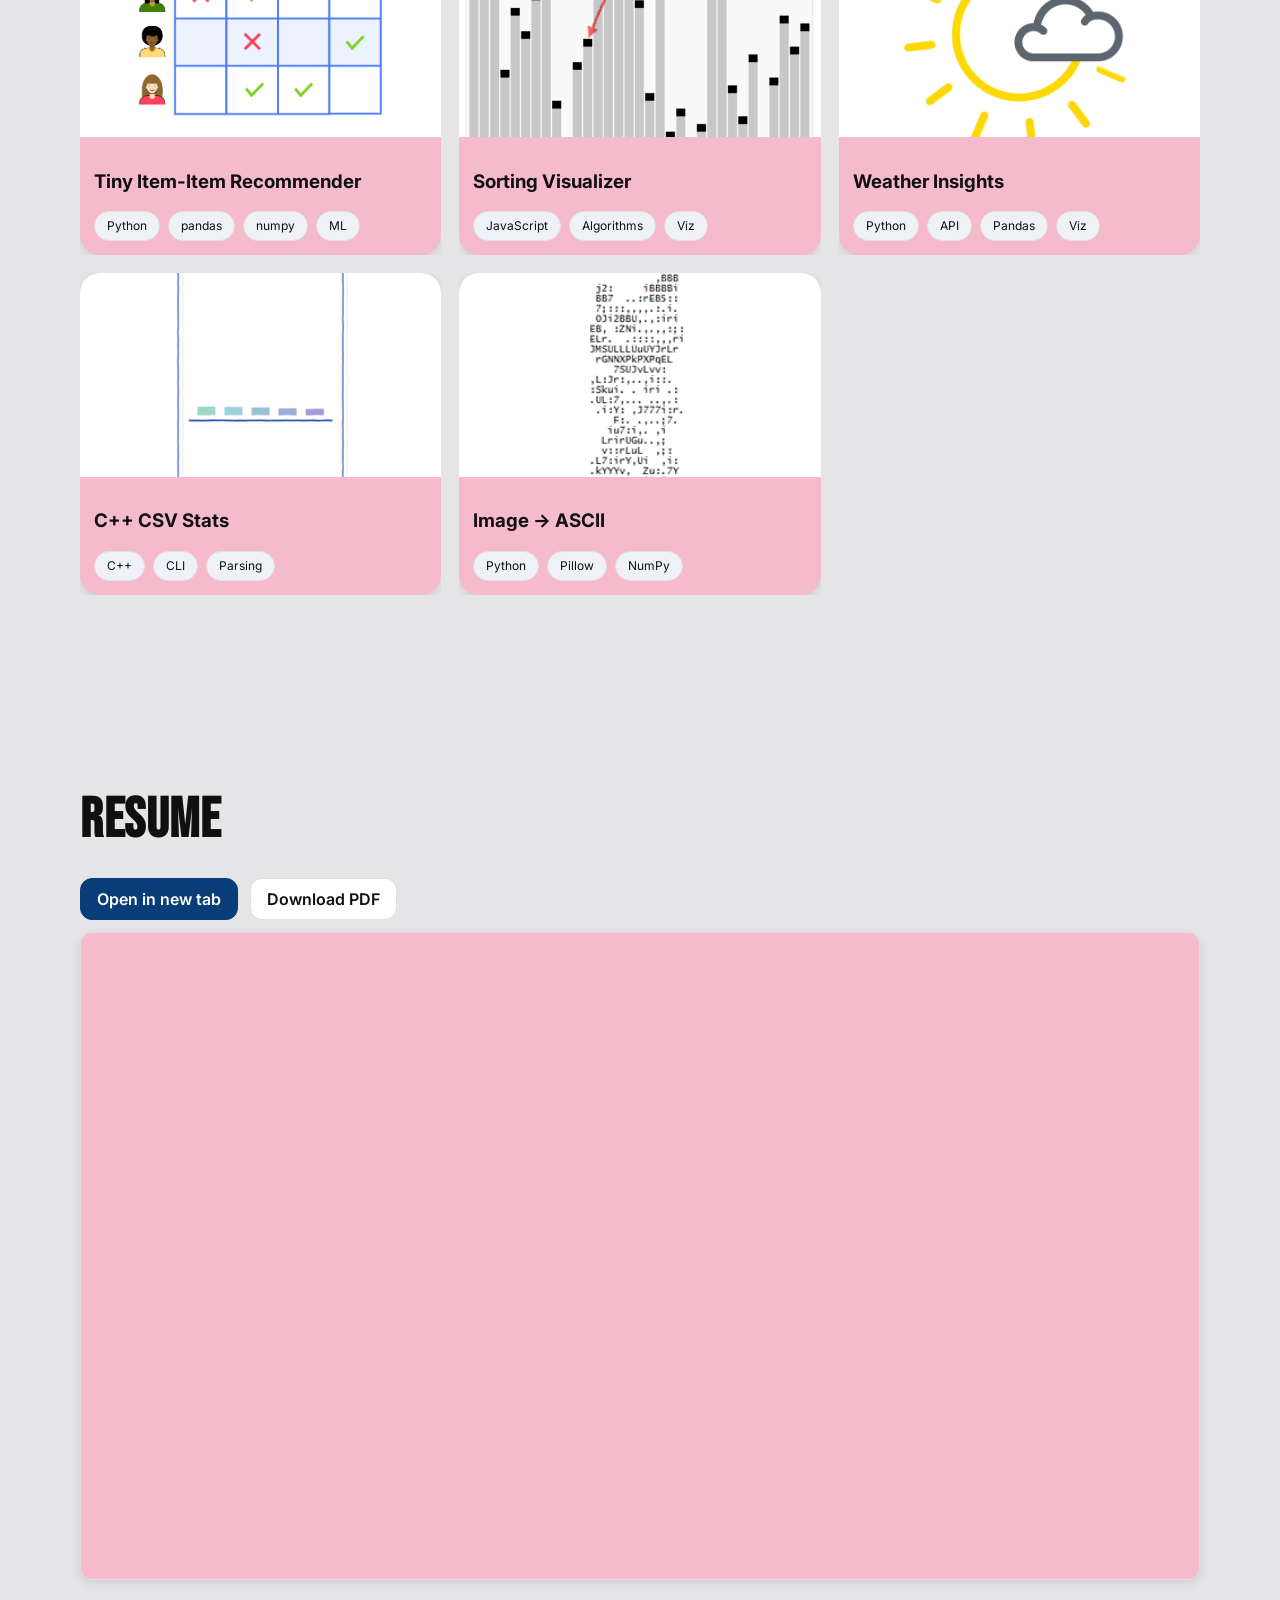
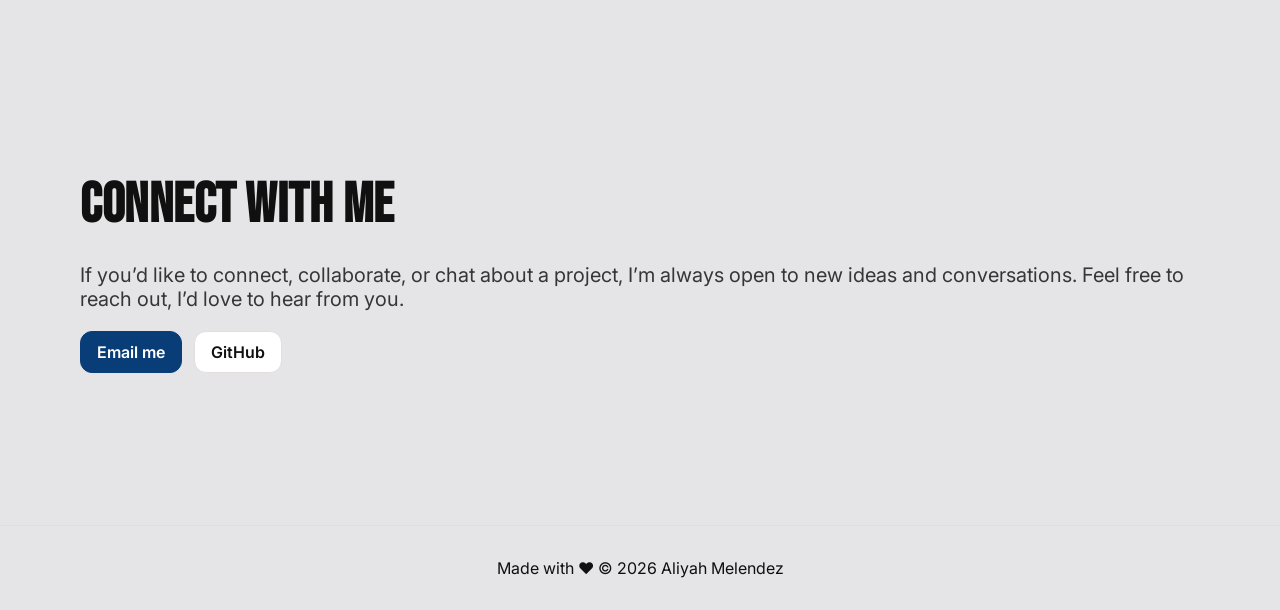
==== commit 5ded1270: "style: clean up codebase (CSS/JS/HTML), dedupe vars, Montserrat for card text" ====
--- a/index.html
+++ b/index.html
@@ -40,25 +40,12 @@
   <!-- GLOBAL, FULL-BLEED ORB BACKGROUND (populated by JS) -->
   <div id="bg-orbs" class="bg-orbs" aria-hidden="true"></div>
     <!-- Positions use vw/vh so they aren’t tied to a boxed container -->
-    <!-- Smaller orbs; tweak positions later if you want -->
-
-    <!-- Near hero left (pink) -->
-    <span class="orb orb--pink"   style="--x: -5vw;  --y: 12vh; --size: 360px; --o:.75" data-speed="0.05"></span>
-
-    <!-- Drift above About center (teal, slightly smaller) -->
-    <span class="orb orb--teal"   style="--x: 58vw;  --y: 22vh; --size: 280px; --o:.65" data-speed="-0.02"></span>
-
-    <!-- Projects top-right (violet) -->
-    <span class="orb orb--violet" style="--x: 88vw;  --y: 36vh; --size: 320px; --o:.60" data-speed="0.03"></span>
-
-    <!-- Soft blue further down the page (under projects grid) -->
-    <span class="orb orb--blue"   style="--x: 10vw;  --y: 62vh; --size: 380px; --o:.55" data-speed="-0.02"></span>
-
-    <!-- Warm gold near resume (very soft) -->
-    <span class="orb orb--gold"   style="--x: 76vw;  --y: 78vh; --size: 320px; --o:.50" data-speed="0.02"></span>
-
-    <!-- Mint near contact (bottom-left) -->
-    <span class="orb orb--mint"   style="--x: -8vw;  --y: 92vh; --size: 300px; --o:.55" data-speed="0.03"></span>
+    <span class="orb orb--pink"   style="--x: -5vw;  --y: 12vh; --size: 360px; --o:.75" data-speed="0.05"></span> <!-- Near hero left (pink) -->
+    <span class="orb orb--teal"   style="--x: 58vw;  --y: 22vh; --size: 280px; --o:.65" data-speed="-0.02"></span> <!-- Drift above About center (teal, slightly smaller) -->
+    <span class="orb orb--violet" style="--x: 88vw;  --y: 36vh; --size: 320px; --o:.60" data-speed="0.03"></span> <!-- Projects top-right (violet) -->
+    <span class="orb orb--blue"   style="--x: 10vw;  --y: 62vh; --size: 380px; --o:.55" data-speed="-0.02"></span> <!-- Soft blue further down the page (under projects grid) -->
+    <span class="orb orb--gold"   style="--x: 76vw;  --y: 78vh; --size: 320px; --o:.50" data-speed="0.02"></span> <!-- Warm gold near resume (very soft) -->
+    <span class="orb orb--mint"   style="--x: -8vw;  --y: 92vh; --size: 300px; --o:.55" data-speed="0.03"></span> <!-- Mint near contact (bottom-left) -->
   </div>
 
   <a class="skip-link" href="#main">Skip to content</a>
@@ -119,7 +106,7 @@
 
     <!-- About -->
     <section class="section container reveal" id="about" data-bg="about">
-      <h2 class="section-title">About</h2>
+      <h2 class="section-title">About Me</h2>
 
       <div class="about-grid">
         <div class="about-copy">
--- a/styles/tokens.css
+++ b/styles/tokens.css
@@ -1,8 +1,4 @@
 :root {
-  /* Elevation */
-  --shadow-1: 0 4px 16px rgba(8, 61, 119, 0.08);
-  --shadow-2: 0 10px 28px rgba(8, 61, 119, 0.16);
-
   /* Typography */
   --font-display: "Bebas Neue", system-ui, sans-serif;
   --font-body: Inter, system-ui, -apple-system, "Segoe UI", Roboto, sans-serif;
@@ -25,49 +21,39 @@
 
 /* Light theme (default) */
 :root[data-theme="light"] {
-  --bg: #e5e4e6;          /* Snow */
+  --bg: #e5e4e6;
   --surface: #f5bbcc;
   --text: #101010;
   --text-muted: #363636;
-  --primary: #083D77;     /* Yale Blue */
-  --secondary: #358280;   /* Teal */
-  --accent-1: #D45ECE;    /* Orchid */
-  --accent-2: #AC2087;    /* Fandango */
+  --primary: #083D77;
+  --secondary: #358280;
+  --accent-1: #D45ECE;
+  --accent-2: #AC2087;
   --border: #E3DDDB;
+
+  --shadow-0: 0 0 0 rgba(0,0,0,0);
+  --shadow-1: 0 3px 10px rgba(0,0,0,.10);
+  --shadow-2: 0 6px 20px rgba(0,0,0,.12);
+  --shadow-3: 0 10px 30px rgba(0,0,0,.18);
 }
 
 /* Dark theme */
 :root[data-theme="dark"] {
-  --bg: #0F1422;          /* deep blue-black */
+  --bg: #0F1422; 
   --surface: #121a2b;
   --text: #EAF0FF;
   --text-muted: #C6CCE0;
-  --primary: #5C7CFF;     /* brighter Yale Blue for contrast */
-  --secondary: #5DA9A4;   /* lightened Teal */
-  --accent-1: #E384E3;    /* Orchid-ish */
-  --accent-2: #FF6AC1;    /* Fandango-ish */
+  --primary: #5C7CFF; 
+  --secondary: #5DA9A4; 
+  --accent-1: #E384E3;
+  --accent-2: #FF6AC1; 
   --border: #1f2840;
 
-  /* slightly deeper shadows so elevation still reads */
-  --shadow-1: 0 4px 16px rgba(0,0,0,.35);
-  --shadow-2: 0 12px 32px rgba(0,0,0,.5);
+  --shadow-0: 0 0 0 rgba(0,0,0,0);
+  --shadow-1: 0 3px 10px rgba(0,0,0,.30);
+  --shadow-2: 0 6px 22px rgba(0,0,0,.38);
+  --shadow-3: 0 12px 36px rgba(0,0,0,.55);
 }
 
 /* Apply theme variables */
 html, body { background: var(--bg); color: var(--text); font-family: var(--font-body); }
-
-:root[data-theme="light"] {
-  /* ...existing vars... */
-  --shadow-0: 0 0 0 rgba(0,0,0,0);
-  --shadow-1: 0 3px 10px rgba(0,0,0,.10);
-  --shadow-2: 0 6px 20px rgba(0,0,0,.12);
-  --shadow-3: 0 10px 30px rgba(0,0,0,.18);  /* hover depth */
-}
-
-:root[data-theme="dark"] {
-  /* ...existing vars... */
-  --shadow-0: 0 0 0 rgba(0,0,0,0);
-  --shadow-1: 0 3px 10px rgba(0,0,0,.30);
-  --shadow-2: 0 6px 22px rgba(0,0,0,.38);
-  --shadow-3: 0 12px 36px rgba(0,0,0,.55);  /* stronger for dark bg */
-}
--- a/styles/main.css
+++ b/styles/main.css
@@ -39,99 +39,32 @@
 .nav-toggle { display: none; }
 
 /* Base button */
-.btn {
-  display: inline-flex;
-  align-items: center;
-  justify-content: center;
-  gap: 8px;
-  padding: 10px 16px;
-  border-radius: var(--radius-1);
-  border: 1px solid var(--border);
-  font-weight: 600;
-  transition: background var(--fast) var(--ease),
-              color var(--fast) var(--ease),
-              border-color var(--fast) var(--ease),
-              box-shadow var(--fast) var(--ease),
-              transform var(--fast) var(--ease);
-  text-decoration: none;
-  cursor: pointer;
-}
+.btn { display: inline-flex; align-items: center; justify-content: center; gap: 8px; padding: 10px 16px; border-radius: var(--radius-1); border: 1px solid var(--border); font-weight: 600; transition: background var(--fast) var(--ease), color var(--fast) var(--ease), border-color var(--fast) var(--ease), box-shadow var(--fast) var(--ease), transform var(--fast) var(--ease); text-decoration: none; cursor: pointer; }
 .btn:hover { transform: translateY(-1px); box-shadow: var(--shadow-1); }
 .btn-sm   { padding: 8px 12px; font-size: 14px; }
 
 /* -------- LIGHT THEME -------- */
-:root[data-theme="light"] .btn-primary {
-  background: var(--primary);
-  color: var(--on-primary);               /* white text on blue */
-  border-color: var(--primary);
-}
-:root[data-theme="light"] .btn-primary:hover {
-  background: var(--white);               /* blue -> white on hover */
-  color: var(--text);                     /* readable on white */
-  border-color: var(--primary);
-}
-
-:root[data-theme="light"] .btn-secondary {
-  background: var(--white);               /* white button */
-  color: var(--text);                     /* dark text */
-  border-color: var(--border);
-}
-:root[data-theme="light"] .btn-secondary:hover {
-  background: var(--primary);             /* white -> blue on hover */
-  color: var(--on-primary);               /* white text on blue */
-  border-color: var(--primary);
-}
-
-:root[data-theme="light"] .btn-ghost {
-  background: transparent;
-  color: var(--text);
-  border-color: transparent;
-}
-:root[data-theme="light"] .btn-ghost:hover {
-  background: var(--primary);
-  color: var(--on-primary);
-  border-color: var(--primary);
-}
+:root[data-theme="light"] .btn-primary { background: var(--primary); color: var(--on-primary); border-color: var(--primary); }
+:root[data-theme="light"] .btn-primary:hover { background: var(--white); color: var(--text); border-color: var(--primary); }
+
+:root[data-theme="light"] .btn-secondary { background: var(--white); color: var(--text); border-color: var(--border); }
+:root[data-theme="light"] .btn-secondary:hover { background: var(--primary); color: var(--on-primary); border-color: var(--primary); }
+
+:root[data-theme="light"] .btn-ghost { background: transparent; color: var(--text); border-color: transparent; }
+:root[data-theme="light"] .btn-ghost:hover { background: var(--primary); color: var(--on-primary); border-color: var(--primary); }
 
 /* -------- DARK THEME -------- */
-:root[data-theme="dark"] .btn-primary {
-  background: var(--primary);             /* stays blue by default */
-  color: var(--on-primary);               /* white text */
-  border-color: var(--primary);
-}
-:root[data-theme="dark"] .btn-primary:hover {
-  background: var(--white);               /* blue -> white on hover */
-  color: var(--on-white);                 /* dark text for contrast */
-  border-color: var(--white);
-}
-
-:root[data-theme="dark"] .btn-secondary {
-  background: var(--white);               /* white button in dark mode */
-  color: var(--on-white);                 /* dark text so it's visible */
-  border-color: var(--white);
-}
-:root[data-theme="dark"] .btn-secondary:hover {
-  background: var(--primary);             /* white -> blue on hover */
-  color: var(--on-primary);               /* white text on blue */
-  border-color: var(--primary);
-}
-
-:root[data-theme="dark"] .btn-ghost {
-  background: transparent;
-  color: var(--text);                      /* light text on dark bg */
-  border-color: transparent;
-}
-:root[data-theme="dark"] .btn-ghost:hover {
-  background: var(--primary);
-  color: var(--on-primary);
-  border-color: var(--primary);
-}
+:root[data-theme="dark"] .btn-primary { background: var(--primary);  color: var(--on-primary);  border-color: var(--primary); }
+:root[data-theme="dark"] .btn-primary:hover { background: var(--white);  color: var(--on-white);  border-color: var(--white); }
+
+:root[data-theme="dark"] .btn-secondary { background: var(--white);  color: var(--on-white);  border-color: var(--white); }
+:root[data-theme="dark"] .btn-secondary:hover { background: var(--primary);  color: var(--on-primary);  border-color: var(--primary); }
+
+:root[data-theme="dark"] .btn-ghost { background: transparent; color: var(--text);  border-color: transparent; }
+:root[data-theme="dark"] .btn-ghost:hover { background: var(--primary); color: var(--on-primary); border-color: var(--primary); }
 
 /* Focus ring stays visible in both themes */
-a:focus-visible, button:focus-visible {
-  outline: 3px solid var(--accent-1);
-  outline-offset: 2px;
-}
+a:focus-visible, button:focus-visible { outline: 3px solid var(--accent-1); outline-offset: 2px; }
 
 .btn-primary { background: var(--primary); color: #fff; border-color: transparent; }
 .btn-secondary { background: #EEF1F6; color: var(--text); }
@@ -140,15 +73,7 @@
 .display { font-family: var(--font-display); font-size: clamp(36px, 8vw, 80px); margin: 0 0 8px; }
 .lead { font-size: clamp(16px, 2.5vw, 20px); color: var(--text-muted); }
 
-.hero {
-  display: grid;
-  grid-template-columns: 1.1fr .9fr;
-  gap: 32px;
-  align-items: center;
-  /* Reduce empty space below the header */
-  padding-top: clamp(40px, 6vh, 80px);
-  padding-bottom: clamp(40px, 6vh, 80px);
-}
+.hero { display: grid; grid-template-columns: 1.1fr .9fr; gap: 32px; align-items: center; padding-top: clamp(40px, 6vh, 80px); padding-bottom: clamp(40px, 6vh, 80px); }
 
 @media (max-width: 700px) {
   /* on phones, keep some breathing room */
@@ -161,27 +86,10 @@
 .socials { display: flex; gap: 16px; padding: 0; list-style: none; margin: 16px 0 0; }
 
 /* container */
-.hero-art {
-  position: relative;
-  display: grid;
-  place-items: center;
-  isolation: isolate;     /* keeps backdrop behind */
-  overflow: visible;       /* don't clip the glow */
-}
+.hero-art { position: relative; display: grid; place-items: center; isolation: isolate; overflow: visible; }
 
 /* the actual circle + glow */
-.hero-backdrop {
-  position: absolute;
-  left: 50%;
-  top: 50%;
-  transform: translate(-50%, -50%);
-  width: clamp(320px, 50vmin, 620px);
-  height: clamp(320px, 50vmin, 620px);
-  border-radius: 50%;
-  z-index: 0;
-  pointer-events: none;
-  transition: background 0.3s ease, box-shadow 0.3s ease;
-}
+.hero-backdrop { position: absolute; left: 50%; top: 50%; transform: translate(-50%, -50%); width: clamp(320px, 50vmin, 620px); height: clamp(320px, 50vmin, 620px); border-radius: 50%; z-index: 0; pointer-events: none; transition: background 0.3s ease, box-shadow 0.3s ease; }
 
 /* LIGHT MODE — strong magenta-pink with a soft glow */
 :root[data-theme="light"] .hero-backdrop {
@@ -193,8 +101,7 @@
       transparent 80%);
   box-shadow:
     0 0 180px 70px rgba(212, 94, 206, 0.35),
-    0 0 320px 140px rgba(212, 94, 206, 0.25);
-}
+    0 0 320px 140px rgba(212, 94, 206, 0.25); }
 
 /* DARK MODE — brighter orchid and wider radius */
 :root[data-theme="dark"] .hero-backdrop {
@@ -206,19 +113,9 @@
       transparent 80%);
   box-shadow:
     0 0 160px 60px rgba(172, 32, 135, 0.35),
-    0 0 280px 120px rgba(172, 32, 135, 0.25);
-}
-
-.hero-art img {
-  position: relative;
-  z-index: 1;
-  display: block;
-  border: 0;
-  outline: 0;
-  border-radius: var(--radius-2);
-  box-shadow: none;
-  max-width: min(92%, 600px);  /* keeps some halo visible around the image */
-}
+    0 0 280px 120px rgba(172, 32, 135, 0.25); }
+
+.hero-art img { position: relative; z-index: 1; display: block; border: 0; outline: 0; border-radius: var(--radius-2); box-shadow: none; max-width: min(92%, 600px); }
 
 @media (max-width: 600px) {
   .hero-backdrop {
@@ -232,8 +129,8 @@
 .bullets { margin: 12px 0 0; padding-left: 18px; }
 .skills { display: flex; flex-wrap: wrap; gap: 10px; padding-right: 24px; }
 @media (max-width: 700px) {
-  .orb { --o: .55; }             /* all orbs a bit softer on phones */
-  .orb-layer .orb:nth-child(n+3) { display: none; }  /* keep at most 2 per section */
+  .orb { --o: .55; } 
+  .orb-layer .orb:nth-child(n+3) { display: none; } 
 }
 .chip { padding: 8px 12px; background: #EEF1F6; border-radius: 999px; font-size: 14px; }
 
@@ -286,25 +183,14 @@
   transform: translateY(20px);
   pointer-events: none;
   transition: opacity 0.3s var(--ease), transform 0.3s var(--ease);
-  z-index: 50;
-}
-
-.back-to-top.show {
-  opacity: 1;
-  transform: translateY(0);
-  pointer-events: auto;
-}
+  z-index: 50; }
+
+.back-to-top.show { opacity: 1; transform: translateY(0); pointer-events: auto; }
 
 /* Hover invert behavior */
-:root[data-theme="light"] .back-to-top:hover {
-  background: var(--white);
-  color: var(--primary);
-}
-
-:root[data-theme="dark"] .back-to-top:hover {
-  background: var(--white);
-  color: var(--primary);
-}
+:root[data-theme="light"] .back-to-top:hover { background: var(--white); color: var(--primary); }
+
+:root[data-theme="dark"] .back-to-top:hover { background: var(--white); color: var(--primary); }
 
 /* ===== Orbs (soft gradient circles) ===== */
 /* Sections create their own stacking context and clip their orbs */
@@ -353,13 +239,7 @@
 /* ===== GLOBAL FULL-BLEED ORB BACKGROUND ===== */
 
 /* Fixed, full-bleed layer behind everything */
-.bg-orbs {
-  position: fixed;
-  /* extend beyond edges so nothing looks "cut off" */
-  inset: -15vh -15vw;
-  z-index: -2;
-  pointer-events: none;
-}
+.bg-orbs { position: fixed; inset: -15vh -15vw; z-index: -2; pointer-events: none; }
 
 /* Make sure page content sits above it */
 body, main, .section, .site-header { position: relative; z-index: 0; }
--- a/styles/components.css
+++ b/styles/components.css
@@ -2,45 +2,21 @@
 .nojs .card-back { display: none; } /* Fallback if JS is off */
 
 /* Theme-aware scrolled state */
-.nav.scrolled {
-  background: var(--bg);                       /* same color as theme background */
-  border-bottom: 1px solid var(--border);
-  box-shadow: 0 2px 8px rgba(0,0,0,.06);
-}
+/* same color as theme background */
+.nav.scrolled { background: var(--bg); border-bottom: 1px solid var(--border); box-shadow: 0 2px 8px rgba(0,0,0,.06); }
 
 .reveal { opacity: 0; transform: translateY(16px); }
 .reveal.visible { opacity: 1; transform: none; transition: opacity var(--slow) var(--ease), transform var(--slow) var(--ease); }
 
 /* ---------- CHIP & TAG THEMING ---------- */
 :root[data-theme="light"] .chip,
-:root[data-theme="light"] .tag {
-  background: #EEF1F6;                 /* soft light */
-  color: var(--text);
-  border: 1px solid var(--border);
-}
+:root[data-theme="light"] .tag { background: #EEF1F6; color: var(--text); border: 1px solid var(--border); }
 
 :root[data-theme="dark"] .chip,
-:root[data-theme="dark"] .tag {
-  background: rgba(255, 255, 255, 0.10); /* subtle translucent pill */
-  color: var(--text);                    /* light text */
-  border: 1px solid rgba(255, 255, 255, 0.18);
-}
+:root[data-theme="dark"] .tag { background: rgba(255, 255, 255, 0.10); color: var(--text); border: 1px solid rgba(255, 255, 255, 0.18); }
 
-.chip, .tag {
-  display: inline-flex;
-  align-items: center;
-  gap: 6px;
-  padding: 8px 12px;
-  border-radius: 999px;
-  font-size: 12px;
-  line-height: 1;
-  transition: background var(--fast) var(--ease), border-color var(--fast) var(--ease);
-}
-
-.chip:hover, .tag:hover {
-  border-color: var(--primary);
-  background: color-mix(in srgb, var(--primary) 10%, transparent); /* if unsupported, no problem */
-}
+.chip, .tag { display: inline-flex; align-items: center; gap: 6px; padding: 8px 12px; border-radius: 999px; font-size: 12px; line-height: 1; transition: background var(--fast) var(--ease), border-color var(--fast) var(--ease); }
+.chip:hover, .tag:hover { border-color: var(--primary); background: color-mix(in srgb, var(--primary) 10%, transparent); }
 
 /* ---------- CARDS (base + hover) ---------- */
 .card {
@@ -55,38 +31,24 @@
   will-change: transform, box-shadow;
 }
 
-.card:hover {
-  transform: translateY(-6px);
-  box-shadow: var(--shadow-3);
+.card:hover { transform: translateY(-6px); box-shadow: var(--shadow-3); }
+
+.card, .card * {
+  font-family: "Montserrat", system-ui, -apple-system, "Segoe UI", Roboto, Arial, sans-serif; font-size: 64px;
 }
 
-/* project-specific card container (optional, if you use it) */
+/* project-specific card container */
 .project-card { position: relative; overflow: hidden; }
 
-/* media area: give it a tiny lift and extra shadow on hover */
+/* media area: gives a tiny lift and extra shadow on hover */
 .project-card .card-media {
   transition: transform 180ms var(--ease, cubic-bezier(.2,.7,.2,1)),
-              box-shadow 180ms var(--ease, cubic-bezier(.2,.7,.2,1));
-}
-.project-card:hover .card-media {
-  transform: translateY(-2px);
-  box-shadow: 0 12px 50px rgba(8,61,119,.18);
-}
-:root[data-theme="dark"] .project-card:hover .card-media {
-  box-shadow: 0 12px 50px rgba(92,124,255,.25);
-}
+              box-shadow 180ms var(--ease, cubic-bezier(.2,.7,.2,1)); }
+.project-card:hover .card-media { transform: translateY(-2px); box-shadow: 0 12px 50px rgba(8,61,119,.18); }
+:root[data-theme="dark"] .project-card:hover .card-media { box-shadow: 0 12px 50px rgba(92,124,255,.25); }
 
 /* focus-visible so keyboard users aren’t punished */
-.card:focus-within,
-.card:focus-visible {
-  outline: 3px solid color-mix(in srgb, var(--primary) 50%, transparent);
-  outline-offset: 2px;
-}
+.card:focus-within, .card:focus-visible { outline: 3px solid color-mix(in srgb, var(--primary) 50%, transparent); outline-offset: 2px; }
 
 /* motion-sensitive users */
-@media (prefers-reduced-motion: reduce) {
-  .card, .project-card .card-media {
-    transition: none !important;
-    transform: none !important;
-  }
-}
+@media (prefers-reduced-motion: reduce) { .card, .project-card .card-media { transition: none !important; transform: none !important; } }
--- a/styles/animations.css
+++ b/styles/animations.css
@@ -1,3 +1 @@
-@media (prefers-reduced-motion: reduce) {
-  * { animation-duration: 0.001ms !important; animation-iteration-count: 1 !important; transition-duration: 0.001ms !important; scroll-behavior: auto !important; }
-}
+@media (prefers-reduced-motion: reduce) { * { animation-duration: 0.001ms !important; animation-iteration-count: 1 !important; transition-duration: 0.001ms !important; scroll-behavior: auto !important; } }
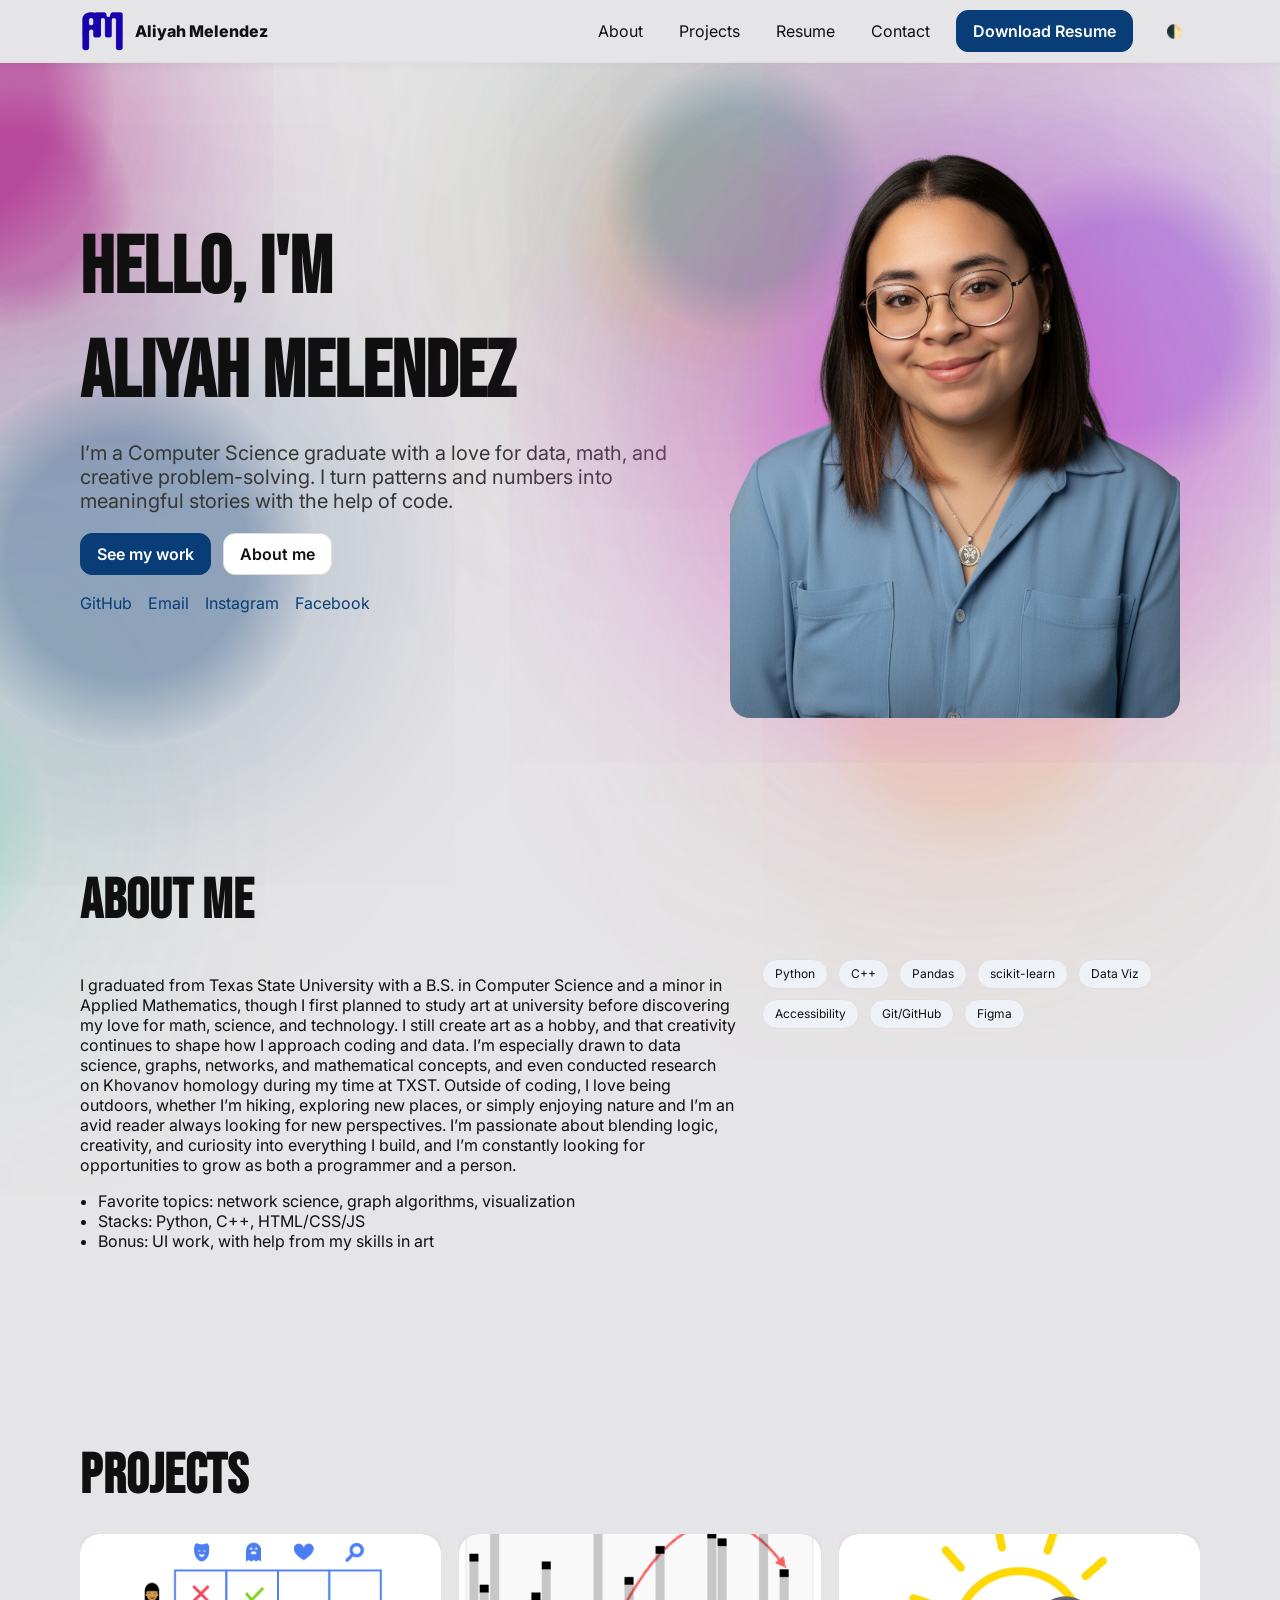
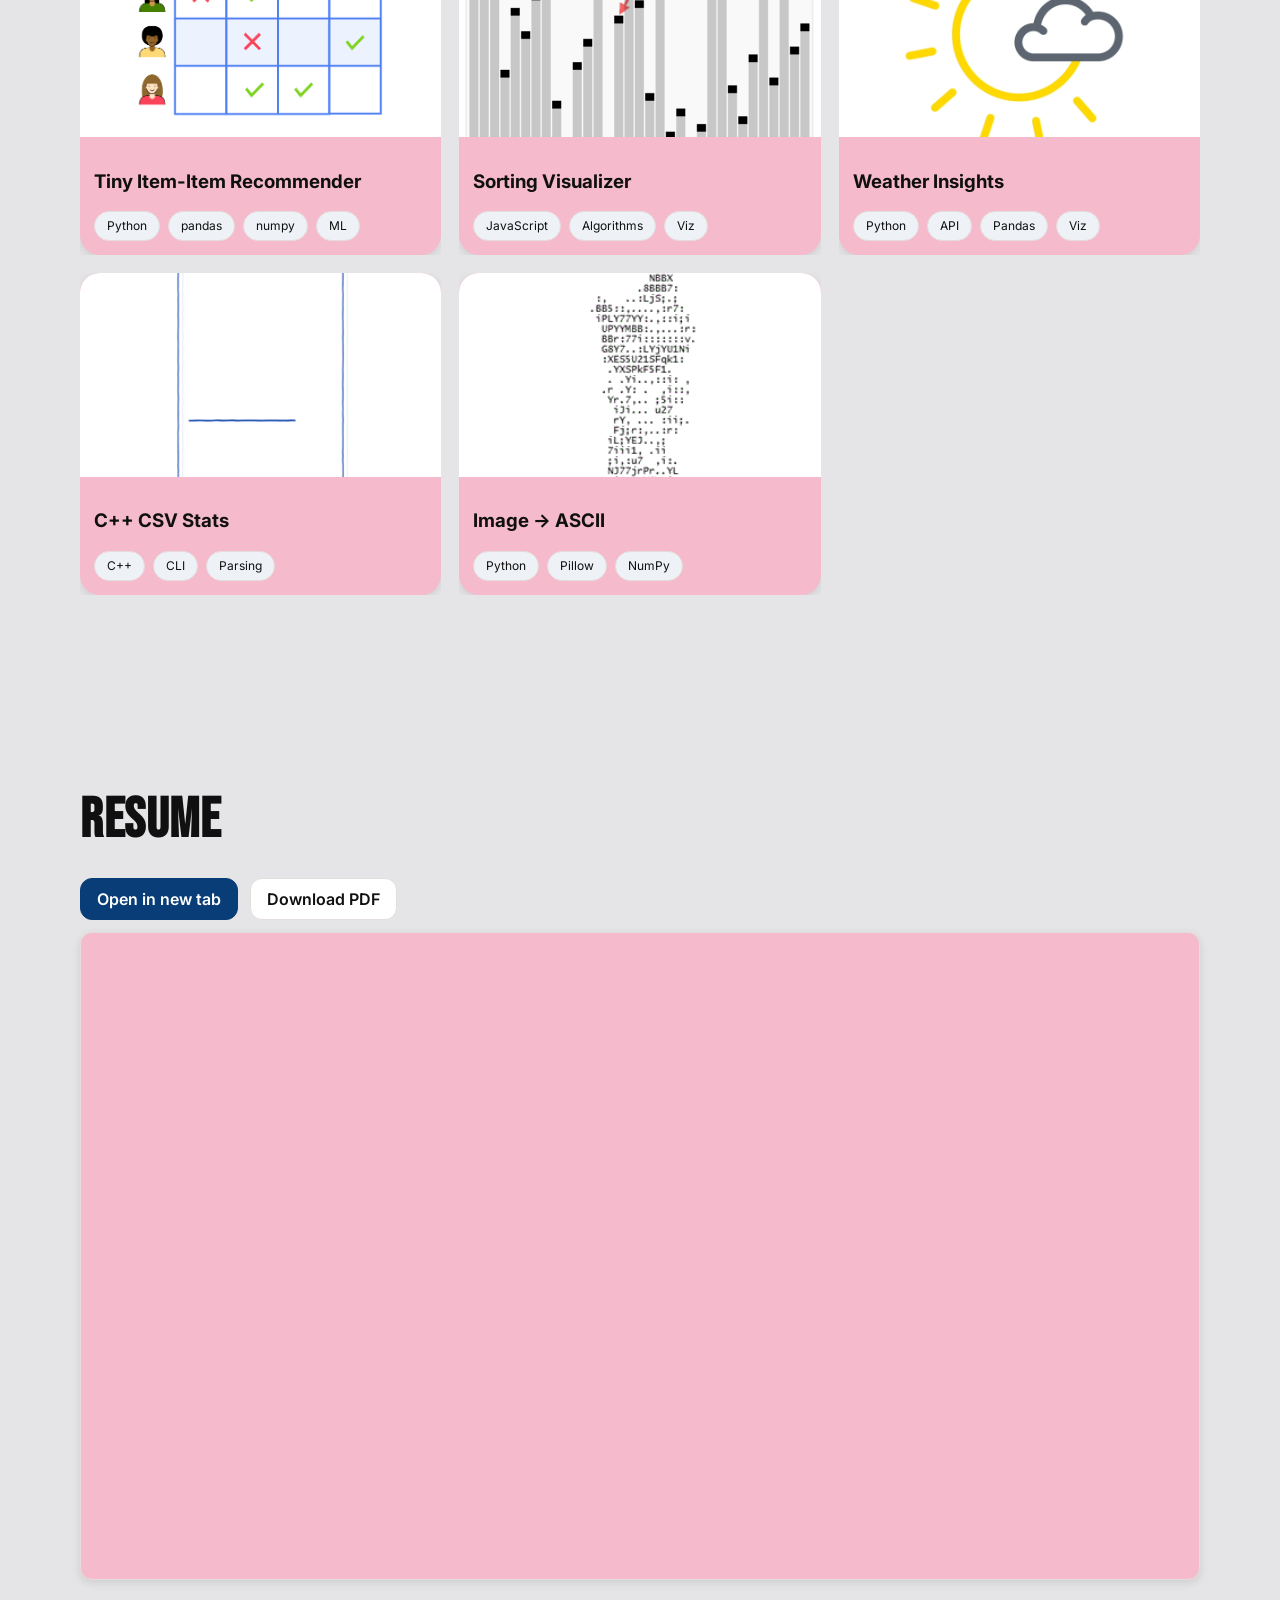
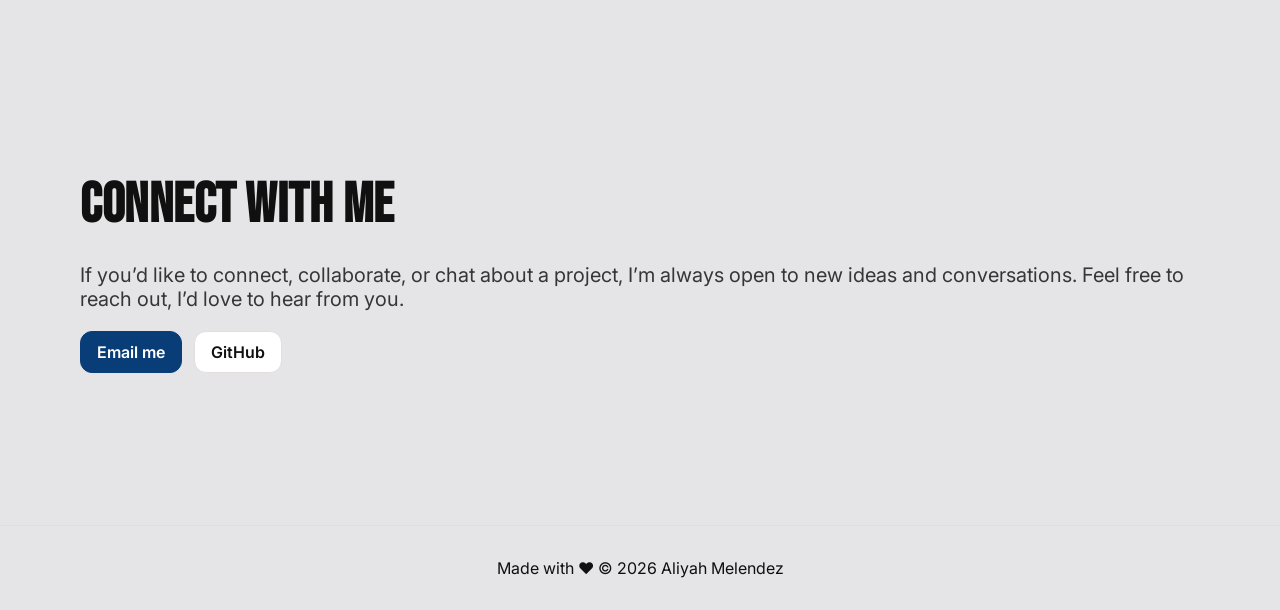
==== commit ef87176f: "Update added image that caused 404 error" ====
--- a/index.html
+++ b/index.html
@@ -150,7 +150,7 @@
         <article class="project-card nojs">
           <div class="card-inner">
             <div class="card-face card-front">
-              <img src="assets/images/project-1.webp" alt="Project thumbnail" loading="lazy">
+              <img src="assets/images/og-cover.svg" alt="Project thumbnail" loading="lazy">
               <div class="card-meta">
                 <h3>Sample Project</h3>
                 <div class="tags"><span class="tag">Python</span><span class="tag">Data</span></div>
